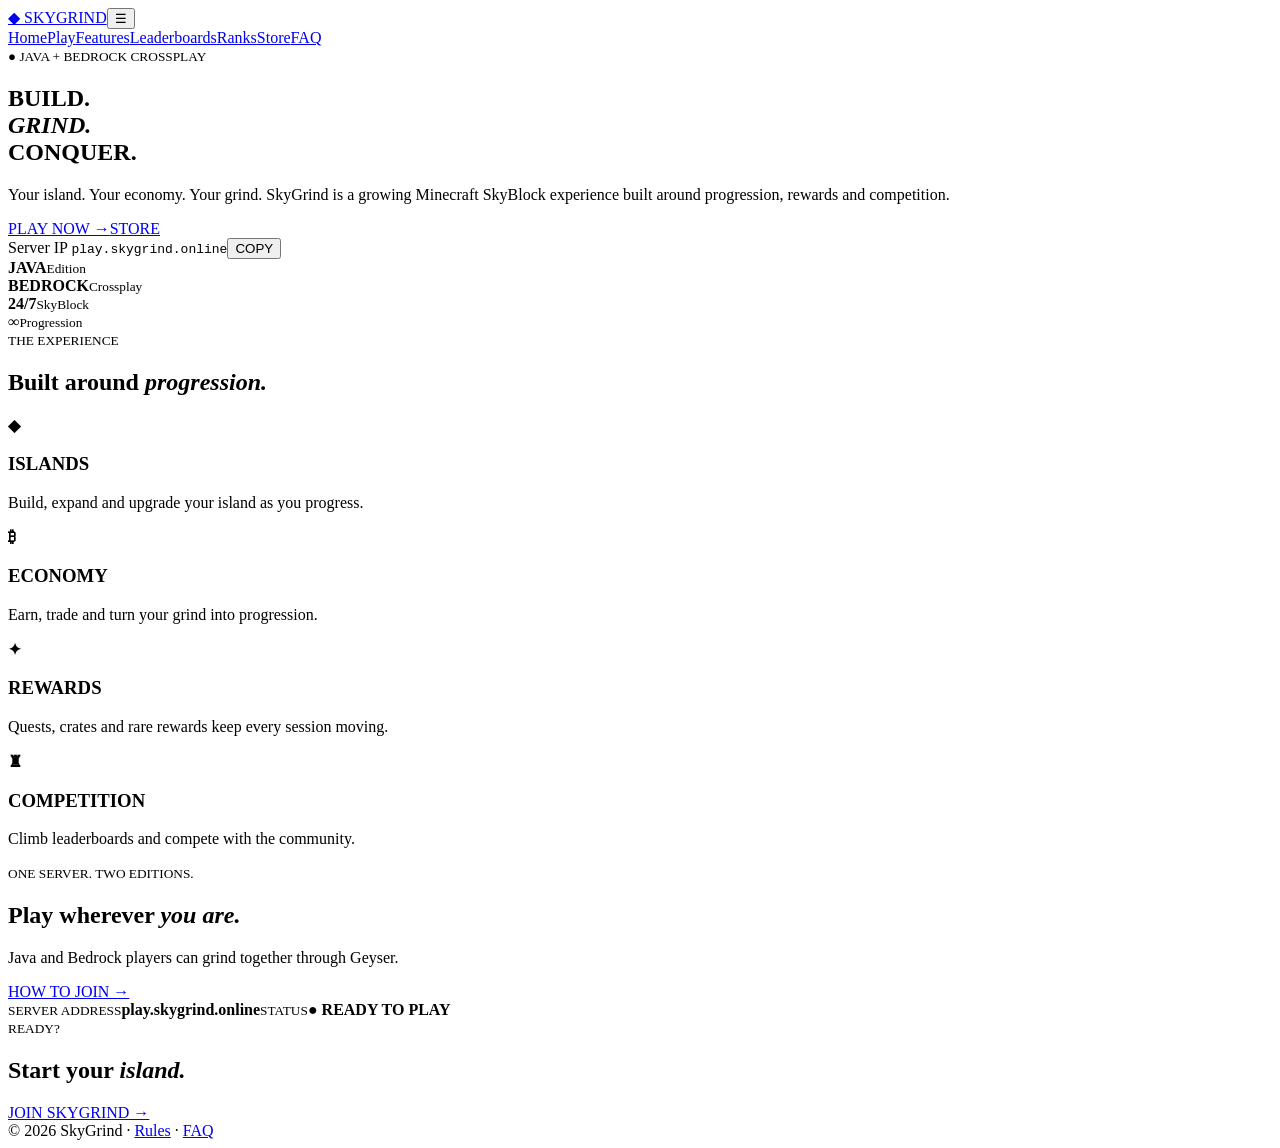
==== index.html @ 0f8ea90d "Create SkyGrind website homepage" ====
<!doctype html><html lang="en"><head><meta charset="utf-8"><meta name="viewport" content="width=device-width,initial-scale=1"><meta name="theme-color" content="#07110d"><meta name="description" content="SkyGrind — Minecraft SkyBlock for Java and Bedrock. Build. Grind. Conquer."><title>SkyGrind — Build. Grind. Conquer.</title><link rel="stylesheet" href="css/style.css"></head><body><div class="bg"></div><header><a class="logo" href="index.html">◆ SKY<span>GRIND</span></a><button class="menu">☰</button><nav><a class="active" href="index.html">Home</a><a href="play.html">Play</a><a href="features.html">Features</a><a href="leaderboards.html">Leaderboards</a><a href="ranks.html">Ranks</a><a href="store.html">Store</a><a href="faq.html">FAQ</a></nav></header><main><section class="hero"><small>● JAVA + BEDROCK CROSSPLAY</small><h1>BUILD.<br><i>GRIND.</i><br>CONQUER.</h1><p>Your island. Your economy. Your grind. SkyGrind is a growing Minecraft SkyBlock experience built around progression, rewards and competition.</p><div class="actions"><a class="btn primary" href="play.html">PLAY NOW →</a><a class="btn" href="store.html">STORE</a></div><div class="ip">Server IP <code>play.skygrind.online</code><button data-copy="play.skygrind.online">COPY</button></div></section><section class="stats"><div><b>JAVA</b><small>Edition</small></div><div><b>BEDROCK</b><small>Crossplay</small></div><div><b>24/7</b><small>SkyBlock</small></div><div><b>∞</b><small>Progression</small></div></section><section class="section"><small>THE EXPERIENCE</small><h2>Built around <i>progression.</i></h2><div class="cards"><article><strong>◆</strong><h3>ISLANDS</h3><p>Build, expand and upgrade your island as you progress.</p></article><article><strong>₿</strong><h3>ECONOMY</h3><p>Earn, trade and turn your grind into progression.</p></article><article><strong>✦</strong><h3>REWARDS</h3><p>Quests, crates and rare rewards keep every session moving.</p></article><article><strong>♜</strong><h3>COMPETITION</h3><p>Climb leaderboards and compete with the community.</p></article></div></section><section class="split"><div><small>ONE SERVER. TWO EDITIONS.</small><h2>Play wherever <i>you are.</i></h2><p>Java and Bedrock players can grind together through Geyser.</p><a class="btn" href="play.html">HOW TO JOIN →</a></div><div class="terminal"><small>SERVER ADDRESS</small><b>play.skygrind.online</b><small>STATUS</small><b class="green">● READY TO PLAY</b></div></section><section class="cta"><small>READY?</small><h2>Start your <i>island.</i></h2><a class="btn primary" href="play.html">JOIN SKYGRIND →</a></section></main><footer>© 2026 SkyGrind · <a href="rules.html">Rules</a> · <a href="faq.html">FAQ</a></footer><script src="js/config.js"></script><script src="js/main.js"></script></body></html>
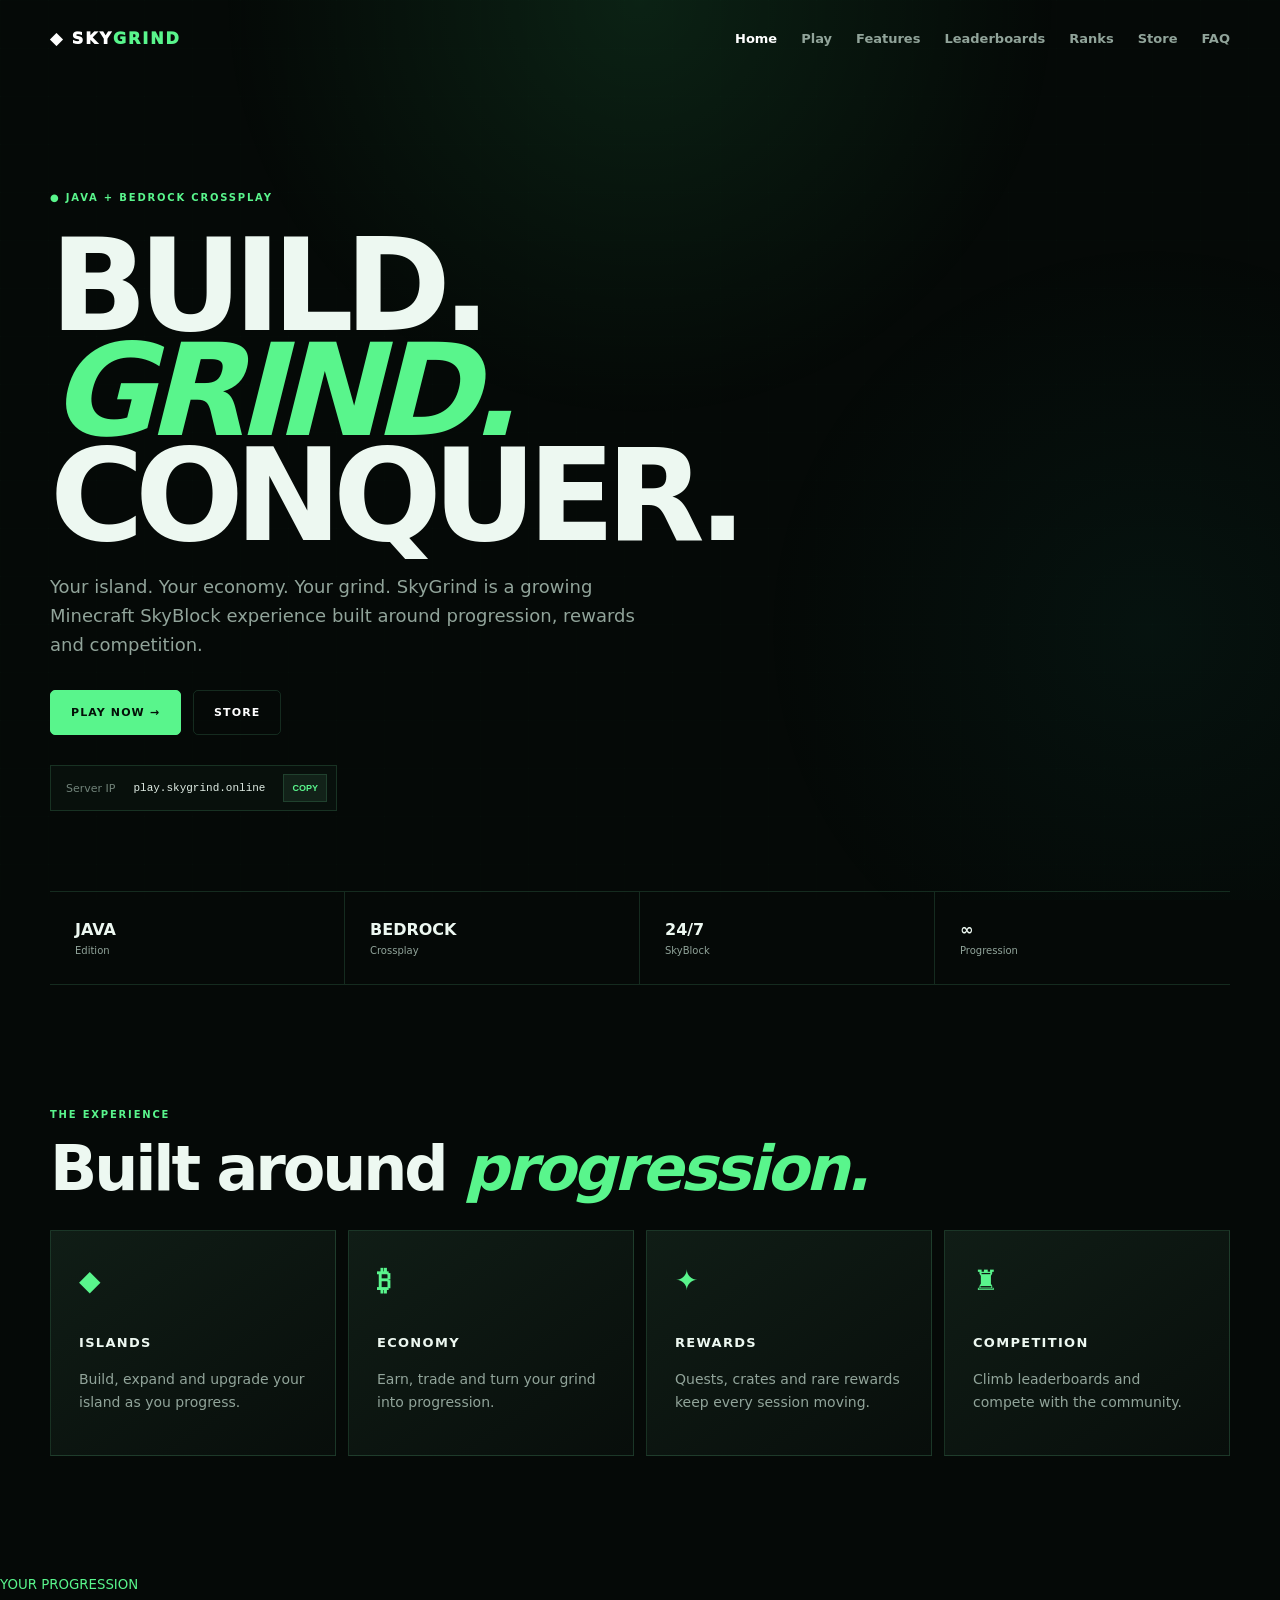
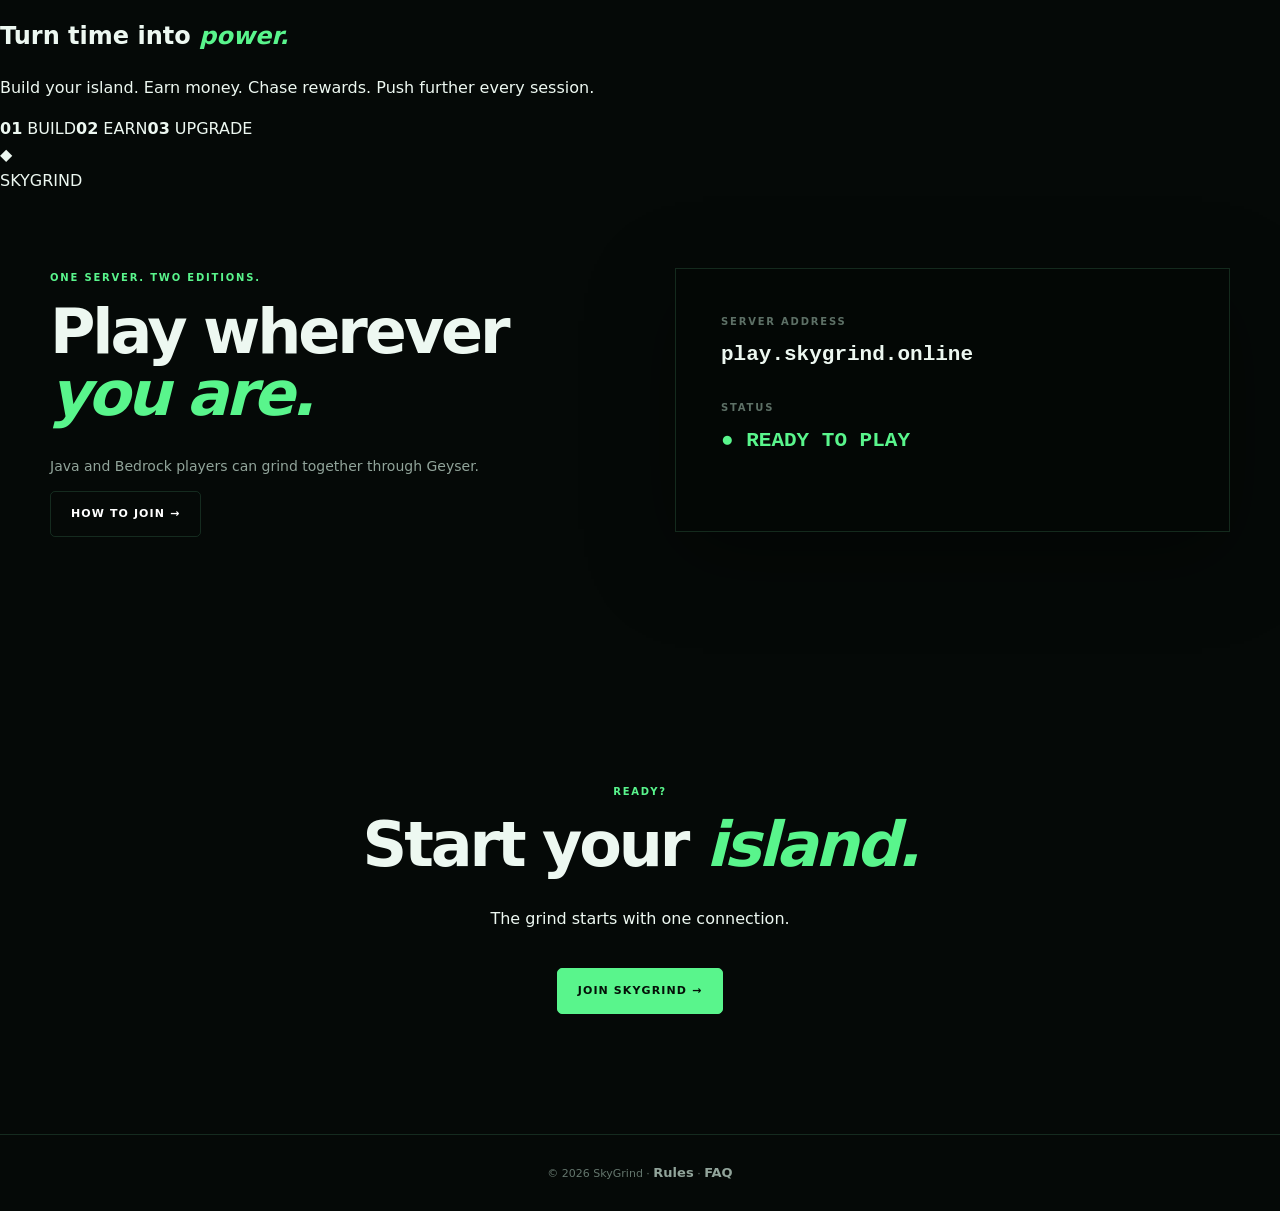
==== commit e47bd406: "Upgrade SkyGrind homepage sections" ====
--- a/index.html
+++ b/index.html
@@ -1 +1 @@
-<!doctype html><html lang="en"><head><meta charset="utf-8"><meta name="viewport" content="width=device-width,initial-scale=1"><meta name="theme-color" content="#07110d"><meta name="description" content="SkyGrind — Minecraft SkyBlock for Java and Bedrock. Build. Grind. Conquer."><title>SkyGrind — Build. Grind. Conquer.</title><link rel="stylesheet" href="css/style.css"></head><body><div class="bg"></div><header><a class="logo" href="index.html">◆ SKY<span>GRIND</span></a><button class="menu">☰</button><nav><a class="active" href="index.html">Home</a><a href="play.html">Play</a><a href="features.html">Features</a><a href="leaderboards.html">Leaderboards</a><a href="ranks.html">Ranks</a><a href="store.html">Store</a><a href="faq.html">FAQ</a></nav></header><main><section class="hero"><small>● JAVA + BEDROCK CROSSPLAY</small><h1>BUILD.<br><i>GRIND.</i><br>CONQUER.</h1><p>Your island. Your economy. Your grind. SkyGrind is a growing Minecraft SkyBlock experience built around progression, rewards and competition.</p><div class="actions"><a class="btn primary" href="play.html">PLAY NOW →</a><a class="btn" href="store.html">STORE</a></div><div class="ip">Server IP <code>play.skygrind.online</code><button data-copy="play.skygrind.online">COPY</button></div></section><section class="stats"><div><b>JAVA</b><small>Edition</small></div><div><b>BEDROCK</b><small>Crossplay</small></div><div><b>24/7</b><small>SkyBlock</small></div><div><b>∞</b><small>Progression</small></div></section><section class="section"><small>THE EXPERIENCE</small><h2>Built around <i>progression.</i></h2><div class="cards"><article><strong>◆</strong><h3>ISLANDS</h3><p>Build, expand and upgrade your island as you progress.</p></article><article><strong>₿</strong><h3>ECONOMY</h3><p>Earn, trade and turn your grind into progression.</p></article><article><strong>✦</strong><h3>REWARDS</h3><p>Quests, crates and rare rewards keep every session moving.</p></article><article><strong>♜</strong><h3>COMPETITION</h3><p>Climb leaderboards and compete with the community.</p></article></div></section><section class="split"><div><small>ONE SERVER. TWO EDITIONS.</small><h2>Play wherever <i>you are.</i></h2><p>Java and Bedrock players can grind together through Geyser.</p><a class="btn" href="play.html">HOW TO JOIN →</a></div><div class="terminal"><small>SERVER ADDRESS</small><b>play.skygrind.online</b><small>STATUS</small><b class="green">● READY TO PLAY</b></div></section><section class="cta"><small>READY?</small><h2>Start your <i>island.</i></h2><a class="btn primary" href="play.html">JOIN SKYGRIND →</a></section></main><footer>© 2026 SkyGrind · <a href="rules.html">Rules</a> · <a href="faq.html">FAQ</a></footer><script src="js/config.js"></script><script src="js/main.js"></script></body></html>+<!doctype html><html lang="en"><head><meta charset="utf-8"><meta name="viewport" content="width=device-width,initial-scale=1"><meta name="theme-color" content="#07110d"><meta name="description" content="SkyGrind — Minecraft SkyBlock for Java and Bedrock. Build. Grind. Conquer."><title>SkyGrind — Build. Grind. Conquer.</title><link rel="stylesheet" href="css/style.css"></head><body><div class="bg"></div><header><a class="logo" href="index.html">◆ SKY<span>GRIND</span></a><button class="menu">☰</button><nav><a class="active" href="index.html">Home</a><a href="play.html">Play</a><a href="features.html">Features</a><a href="leaderboards.html">Leaderboards</a><a href="ranks.html">Ranks</a><a href="store.html">Store</a><a href="faq.html">FAQ</a></nav></header><main><section class="hero"><small>● JAVA + BEDROCK CROSSPLAY</small><h1>BUILD.<br><i>GRIND.</i><br>CONQUER.</h1><p>Your island. Your economy. Your grind. SkyGrind is a growing Minecraft SkyBlock experience built around progression, rewards and competition.</p><div class="actions"><a class="btn primary" href="play.html">PLAY NOW →</a><a class="btn" href="store.html">STORE</a></div><div class="ip">Server IP <code>play.skygrind.online</code><button data-copy="play.skygrind.online">COPY</button></div></section><section class="stats"><div><b>JAVA</b><small>Edition</small></div><div><b>BEDROCK</b><small>Crossplay</small></div><div><b>24/7</b><small>SkyBlock</small></div><div><b>∞</b><small>Progression</small></div></section><section class="section"><small>THE EXPERIENCE</small><h2>Built around <i>progression.</i></h2><div class="cards"><article><strong>◆</strong><h3>ISLANDS</h3><p>Build, expand and upgrade your island as you progress.</p></article><article><strong>₿</strong><h3>ECONOMY</h3><p>Earn, trade and turn your grind into progression.</p></article><article><strong>✦</strong><h3>REWARDS</h3><p>Quests, crates and rare rewards keep every session moving.</p></article><article><strong>♜</strong><h3>COMPETITION</h3><p>Climb leaderboards and compete with the community.</p></article></div></section><section class="spotlight"><div><small>YOUR PROGRESSION</small><h2>Turn time into <i>power.</i></h2><p>Build your island. Earn money. Chase rewards. Push further every session.</p><div class="mini-stats"><span><b>01</b> BUILD</span><span><b>02</b> EARN</span><span><b>03</b> UPGRADE</span></div></div><div class="cube"><div>◆</div><span>SKYGRIND</span></div></section><section class="split"><div><small>ONE SERVER. TWO EDITIONS.</small><h2>Play wherever <i>you are.</i></h2><p>Java and Bedrock players can grind together through Geyser.</p><a class="btn" href="play.html">HOW TO JOIN →</a></div><div class="terminal"><small>SERVER ADDRESS</small><b>play.skygrind.online</b><small>STATUS</small><b class="green">● READY TO PLAY</b></div></section><section class="cta"><small>READY?</small><h2>Start your <i>island.</i></h2><p>The grind starts with one connection.</p><a class="btn primary" href="play.html">JOIN SKYGRIND →</a></section></main><footer>© 2026 SkyGrind · <a href="rules.html">Rules</a> · <a href="faq.html">FAQ</a></footer><script src="js/config.js"></script><script src="js/main.js"></script></body></html>
--- a/css/style.css
+++ b/css/style.css
@@ -0,0 +1 @@
+:root{--bg:#050907;--panel:#0b1510;--line:rgba(120,255,175,.14);--text:#edf8f1;--muted:#91a49a;--green:#59f58c;--max:1180px}*{box-sizing:border-box}html{scroll-behavior:smooth}body{margin:0;background:var(--bg);color:var(--text);font-family:Inter,system-ui,-apple-system,Segoe UI,sans-serif;line-height:1.6}body:before{content:"";position:fixed;inset:0;pointer-events:none;background:radial-gradient(circle at 50% 0,rgba(70,255,140,.1),transparent 38%),radial-gradient(circle at 90% 70%,rgba(40,210,180,.05),transparent 30%);z-index:-2}.bg{position:fixed;inset:0;z-index:-1;opacity:.3;background-image:linear-gradient(rgba(120,255,180,.035) 1px,transparent 1px),linear-gradient(90deg,rgba(120,255,180,.035) 1px,transparent 1px);background-size:48px 48px}header{height:78px;width:min(var(--max),calc(100% - 40px));margin:auto;display:flex;align-items:center;justify-content:space-between}.logo{color:#fff;text-decoration:none;font-weight:950;letter-spacing:.12em}.logo span,i,small,.green{color:var(--green)}nav{display:flex;gap:24px}nav a,footer a{color:#91a49a;text-decoration:none;font-size:13px;font-weight:700}nav a:hover,nav a.active,footer a:hover{color:#fff}.menu{display:none;background:none;border:0;color:#fff;font-size:24px}.hero,.section,.split,.cta{width:min(var(--max),calc(100% - 40px));margin:auto}.hero{padding:105px 0 80px;min-height:650px}.hero>small,.section>small,.split small,.cta small{font-size:10px;font-weight:900;letter-spacing:.18em}.hero h1{font-size:clamp(62px,10vw,130px);line-height:.82;letter-spacing:-.07em;margin:25px 0}.hero p{max-width:620px;color:var(--muted);font-size:18px}.actions{display:flex;gap:12px;margin:30px 0}.btn{display:inline-block;padding:13px 20px;border:1px solid var(--line);border-radius:5px;color:#fff;text-decoration:none;font-size:11px;font-weight:900;letter-spacing:.1em}.btn:hover{border-color:rgba(89,245,140,.4);transform:translateY(-2px)}.primary{background:var(--green);color:#041008;border-color:var(--green)}.ip{display:flex;align-items:center;gap:18px;width:max-content;max-width:100%;padding:8px 9px 8px 15px;border:1px solid var(--line);background:#08100c;color:#71837a;font-size:11px}.ip code{color:#e1eee6}.ip button{background:#122219;color:var(--green);border:1px solid var(--line);padding:8px;font-size:9px;font-weight:900}.stats{width:min(var(--max),calc(100% - 40px));margin:auto;display:grid;grid-template-columns:repeat(4,1fr);border-block:1px solid var(--line)}.stats div{padding:25px;border-right:1px solid var(--line)}.stats div:last-child{border:0}.stats b,.stats small{display:block}.stats small{color:var(--muted);font-size:10px}.section{padding:115px 0}.section h2,.split h2,.cta h2{font-size:clamp(36px,5vw,62px);line-height:1;letter-spacing:-.05em;margin:12px 0 30px}.cards{display:grid;grid-template-columns:repeat(4,1fr);gap:12px}.cards article{padding:28px;min-height:210px;border:1px solid var(--line);background:linear-gradient(145deg,#101d16,#080e0b);transition:.2s}.cards article:hover{transform:translateY(-4px);border-color:rgba(89,245,140,.35)}.cards strong{font-size:28px;color:var(--green)}.cards h3{font-size:13px;letter-spacing:.1em;margin-top:30px}.cards p,.split p{color:var(--muted);font-size:14px}.split{display:grid;grid-template-columns:1fr 1fr;gap:70px;align-items:center;padding:70px 0 120px}.terminal{padding:45px;border:1px solid var(--line);background:#030705;box-shadow:0 25px 80px #0006}.terminal small{display:block;margin-bottom:8px;color:#5d7066}.terminal b{display:block;font-family:monospace;font-size:21px;margin-bottom:28px}.cta{text-align:center;padding:120px 0}.cta .btn{margin-top:20px}footer{border-top:1px solid var(--line);padding:28px;text-align:center;color:#64766d;font-size:11px}@media(max-width:850px){nav{display:none;position:absolute;top:70px;left:20px;right:20px;background:#08100c;border:1px solid var(--line);padding:10px;flex-direction:column;z-index:20}nav.open{display:flex}.menu{display:block}.hero{padding-top:75px}.hero h1{font-size:18vw}.stats{grid-template-columns:repeat(2,1fr)}.stats div:nth-child(2){border-right:0}.cards,.split{grid-template-columns:1fr}.split{gap:30px}.ip{width:100%;justify-content:space-between}.actions{flex-wrap:wrap}}
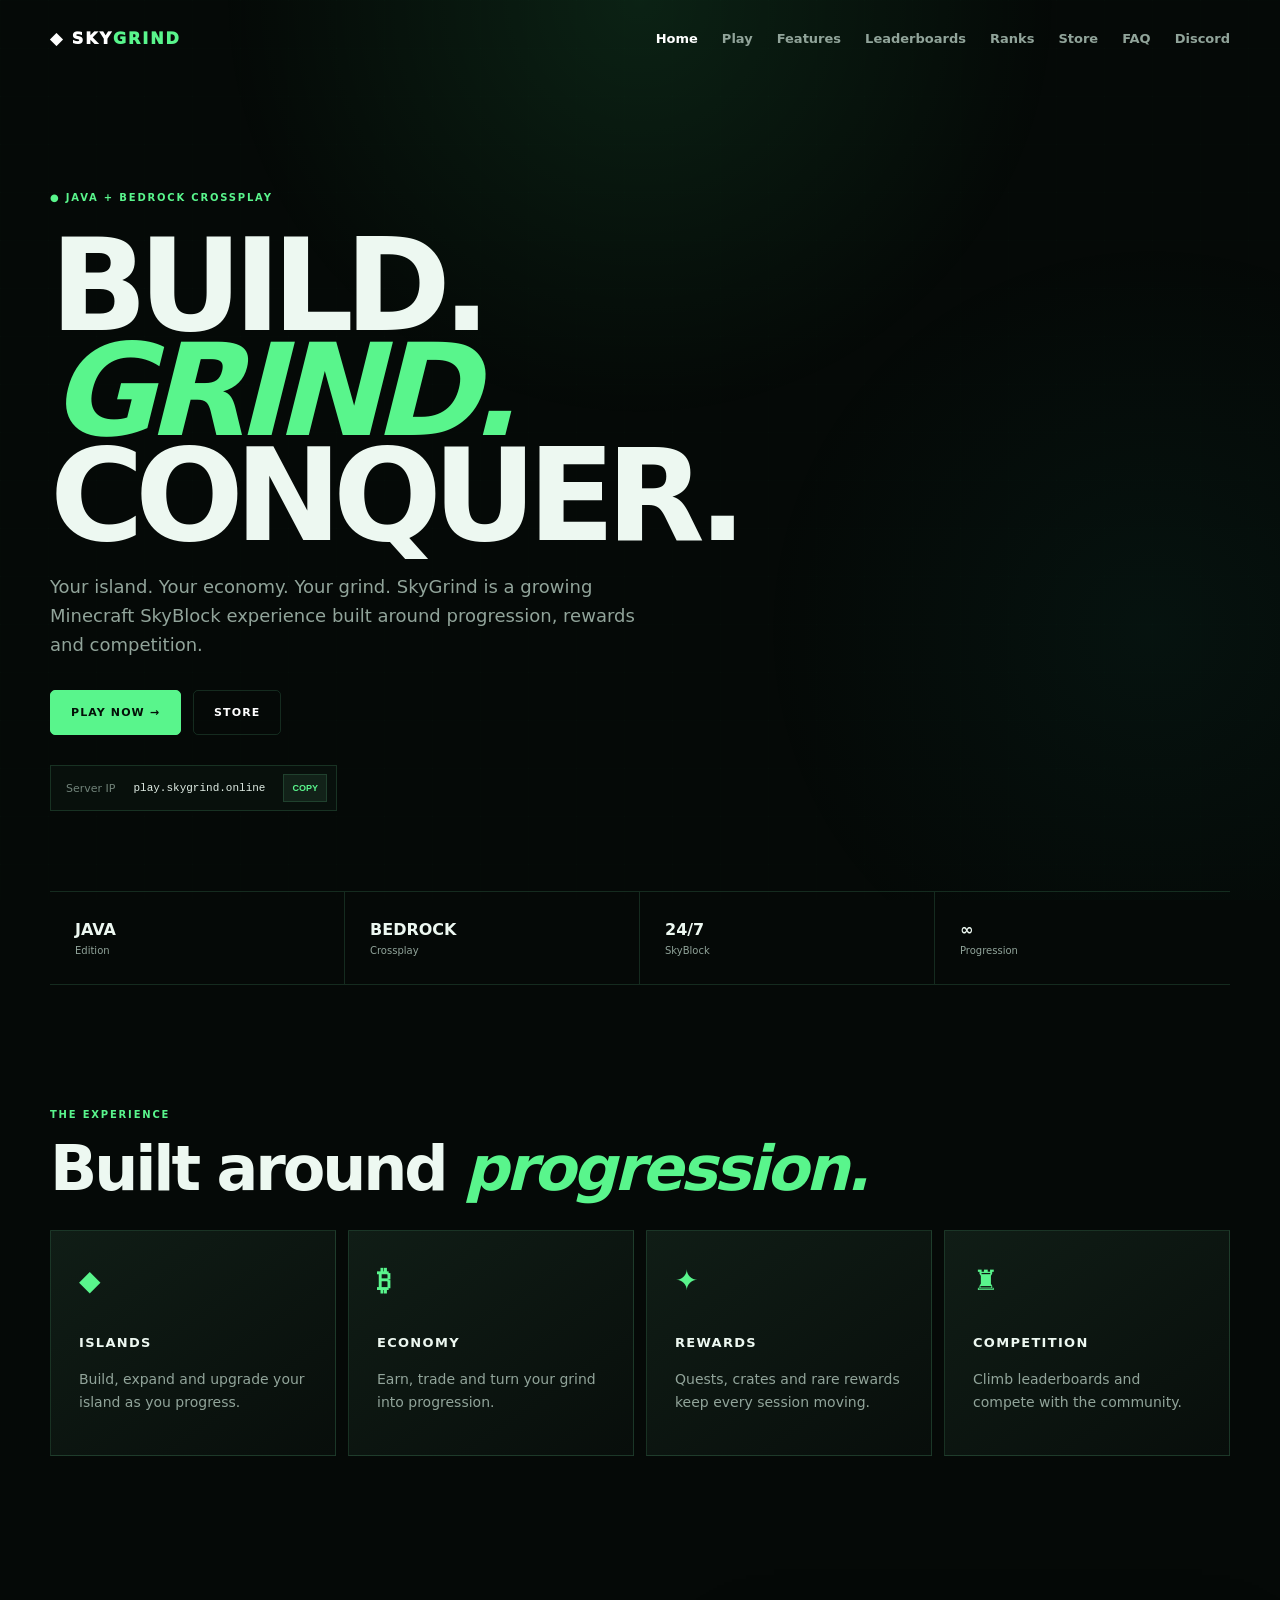
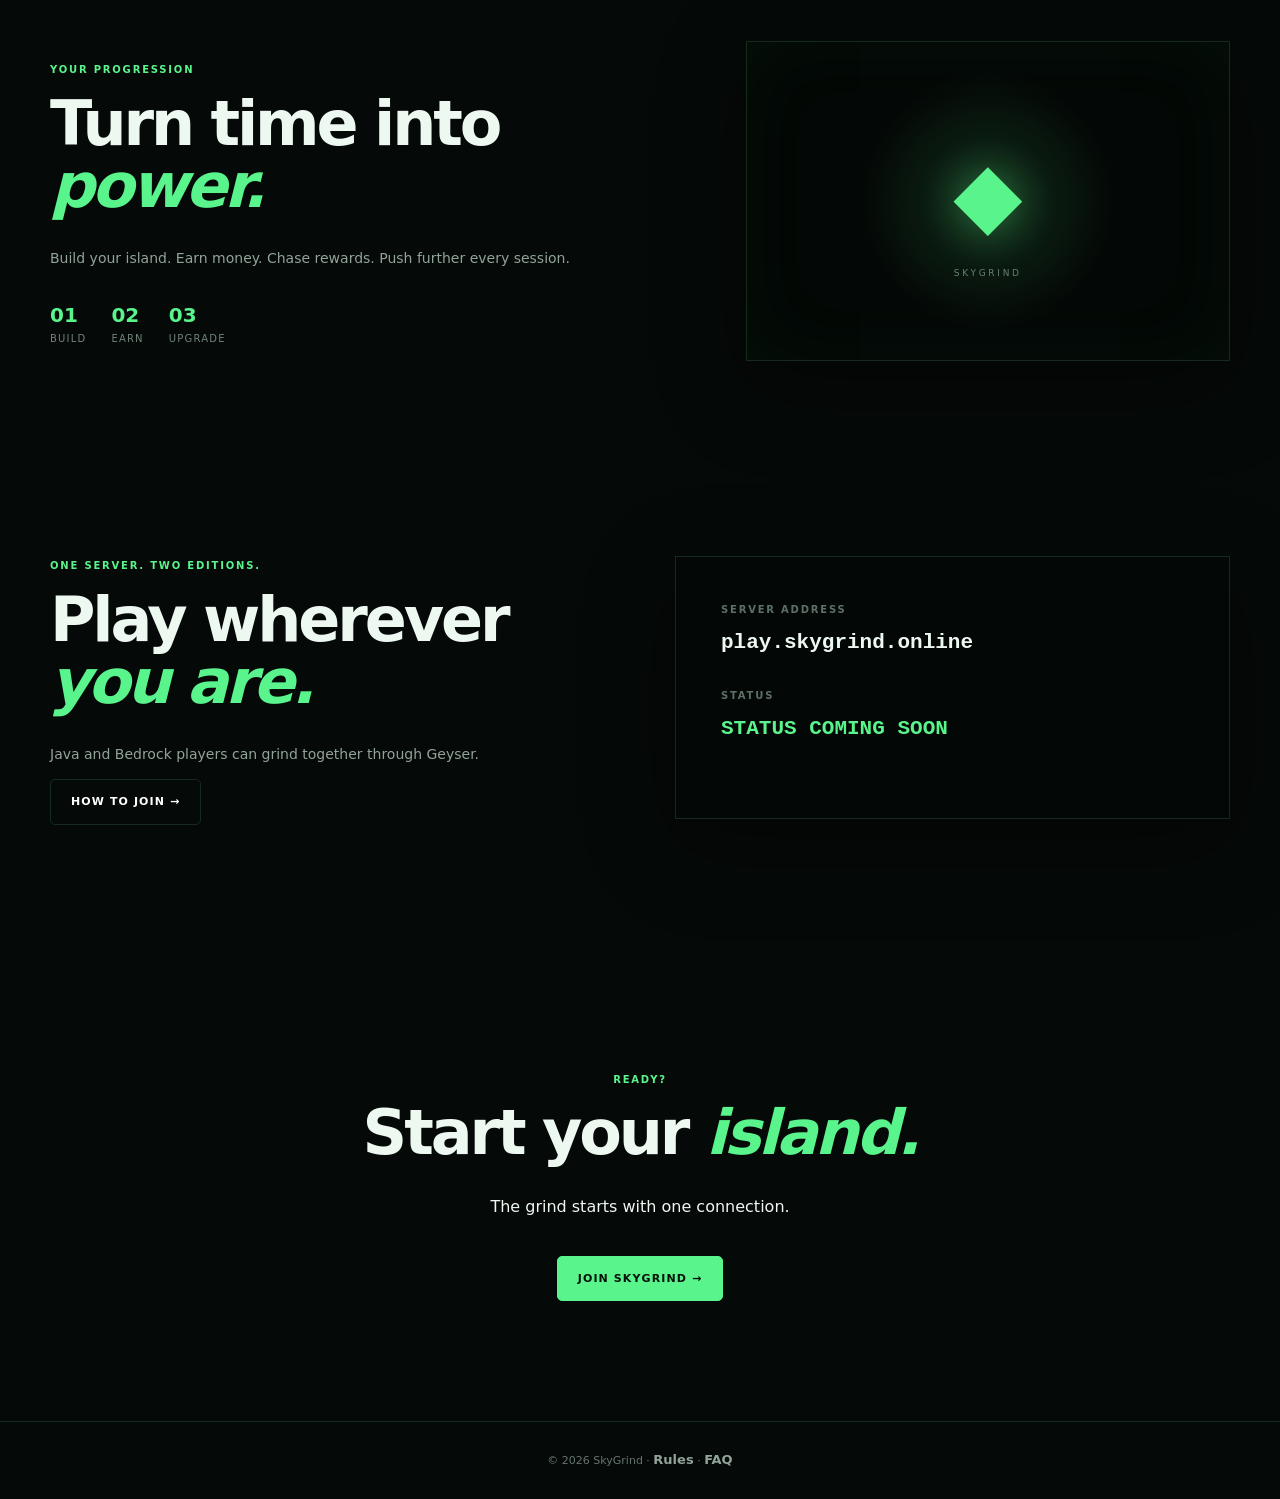
==== commit d6b3cccd: "Improve server config and navigation" ====
--- a/index.html
+++ b/index.html
@@ -1 +1 @@
-<!doctype html><html lang="en"><head><meta charset="utf-8"><meta name="viewport" content="width=device-width,initial-scale=1"><meta name="theme-color" content="#07110d"><meta name="description" content="SkyGrind — Minecraft SkyBlock for Java and Bedrock. Build. Grind. Conquer."><title>SkyGrind — Build. Grind. Conquer.</title><link rel="stylesheet" href="css/style.css"></head><body><div class="bg"></div><header><a class="logo" href="index.html">◆ SKY<span>GRIND</span></a><button class="menu">☰</button><nav><a class="active" href="index.html">Home</a><a href="play.html">Play</a><a href="features.html">Features</a><a href="leaderboards.html">Leaderboards</a><a href="ranks.html">Ranks</a><a href="store.html">Store</a><a href="faq.html">FAQ</a></nav></header><main><section class="hero"><small>● JAVA + BEDROCK CROSSPLAY</small><h1>BUILD.<br><i>GRIND.</i><br>CONQUER.</h1><p>Your island. Your economy. Your grind. SkyGrind is a growing Minecraft SkyBlock experience built around progression, rewards and competition.</p><div class="actions"><a class="btn primary" href="play.html">PLAY NOW →</a><a class="btn" href="store.html">STORE</a></div><div class="ip">Server IP <code>play.skygrind.online</code><button data-copy="play.skygrind.online">COPY</button></div></section><section class="stats"><div><b>JAVA</b><small>Edition</small></div><div><b>BEDROCK</b><small>Crossplay</small></div><div><b>24/7</b><small>SkyBlock</small></div><div><b>∞</b><small>Progression</small></div></section><section class="section"><small>THE EXPERIENCE</small><h2>Built around <i>progression.</i></h2><div class="cards"><article><strong>◆</strong><h3>ISLANDS</h3><p>Build, expand and upgrade your island as you progress.</p></article><article><strong>₿</strong><h3>ECONOMY</h3><p>Earn, trade and turn your grind into progression.</p></article><article><strong>✦</strong><h3>REWARDS</h3><p>Quests, crates and rare rewards keep every session moving.</p></article><article><strong>♜</strong><h3>COMPETITION</h3><p>Climb leaderboards and compete with the community.</p></article></div></section><section class="spotlight"><div><small>YOUR PROGRESSION</small><h2>Turn time into <i>power.</i></h2><p>Build your island. Earn money. Chase rewards. Push further every session.</p><div class="mini-stats"><span><b>01</b> BUILD</span><span><b>02</b> EARN</span><span><b>03</b> UPGRADE</span></div></div><div class="cube"><div>◆</div><span>SKYGRIND</span></div></section><section class="split"><div><small>ONE SERVER. TWO EDITIONS.</small><h2>Play wherever <i>you are.</i></h2><p>Java and Bedrock players can grind together through Geyser.</p><a class="btn" href="play.html">HOW TO JOIN →</a></div><div class="terminal"><small>SERVER ADDRESS</small><b>play.skygrind.online</b><small>STATUS</small><b class="green">● READY TO PLAY</b></div></section><section class="cta"><small>READY?</small><h2>Start your <i>island.</i></h2><p>The grind starts with one connection.</p><a class="btn primary" href="play.html">JOIN SKYGRIND →</a></section></main><footer>© 2026 SkyGrind · <a href="rules.html">Rules</a> · <a href="faq.html">FAQ</a></footer><script src="js/config.js"></script><script src="js/main.js"></script></body></html>+<!doctype html><html lang="en"><head><meta charset="utf-8"><meta name="viewport" content="width=device-width,initial-scale=1"><meta name="theme-color" content="#07110d"><meta name="description" content="SkyGrind — Minecraft SkyBlock for Java and Bedrock. Build. Grind. Conquer."><title>SkyGrind — Build. Grind. Conquer.</title><link rel="stylesheet" href="css/style.css"></head><body><div class="bg"></div><header><a class="logo" href="index.html">◆ SKY<span>GRIND</span></a><button class="menu" aria-label="Open menu" aria-expanded="false">☰</button><nav><a class="active" href="index.html">Home</a><a href="play.html">Play</a><a href="features.html">Features</a><a href="leaderboards.html">Leaderboards</a><a href="ranks.html">Ranks</a><a href="store.html">Store</a><a href="faq.html">FAQ</a><a href="discord.html">Discord</a></nav></header><main><section class="hero"><small>● JAVA + BEDROCK CROSSPLAY</small><h1>BUILD.<br><i>GRIND.</i><br>CONQUER.</h1><p>Your island. Your economy. Your grind. SkyGrind is a growing Minecraft SkyBlock experience built around progression, rewards and competition.</p><div class="actions"><a class="btn primary" href="play.html">PLAY NOW →</a><a class="btn" href="store.html">STORE</a></div><div class="ip">Server IP <code><span data-server-ip>play.skygrind.online</span></code><button data-copy-server data-copy="play.skygrind.online">COPY</button></div></section><section class="stats"><div><b>JAVA</b><small>Edition</small></div><div><b>BEDROCK</b><small>Crossplay</small></div><div><b>24/7</b><small>SkyBlock</small></div><div><b>∞</b><small>Progression</small></div></section><section class="section"><small>THE EXPERIENCE</small><h2>Built around <i>progression.</i></h2><div class="cards"><article><strong>◆</strong><h3>ISLANDS</h3><p>Build, expand and upgrade your island as you progress.</p></article><article><strong>₿</strong><h3>ECONOMY</h3><p>Earn, trade and turn your grind into progression.</p></article><article><strong>✦</strong><h3>REWARDS</h3><p>Quests, crates and rare rewards keep every session moving.</p></article><article><strong>♜</strong><h3>COMPETITION</h3><p>Climb leaderboards and compete with the community.</p></article></div></section><section class="spotlight"><div><small>YOUR PROGRESSION</small><h2>Turn time into <i>power.</i></h2><p>Build your island. Earn money. Chase rewards. Push further every session.</p><div class="mini-stats"><span><b>01</b> BUILD</span><span><b>02</b> EARN</span><span><b>03</b> UPGRADE</span></div></div><div class="cube"><div>◆</div><span>SKYGRIND</span></div></section><section class="split"><div><small>ONE SERVER. TWO EDITIONS.</small><h2>Play wherever <i>you are.</i></h2><p>Java and Bedrock players can grind together through Geyser.</p><a class="btn" href="play.html">HOW TO JOIN →</a></div><div class="terminal"><small>SERVER ADDRESS</small><b><span data-server-ip>play.skygrind.online</span></b><small>STATUS</small><b class="green" data-server-status>STATUS COMING SOON</b></div></section><section class="cta"><small>READY?</small><h2>Start your <i>island.</i></h2><p>The grind starts with one connection.</p><a class="btn primary" href="play.html">JOIN SKYGRIND →</a></section></main><footer>© 2026 SkyGrind · <a href="rules.html">Rules</a> · <a href="faq.html">FAQ</a></footer><script src="js/config.js"></script><script src="js/main.js"></script></body></html>
--- a/css/style.css
+++ b/css/style.css
@@ -1 +1 @@
-:root{--bg:#050907;--panel:#0b1510;--line:rgba(120,255,175,.14);--text:#edf8f1;--muted:#91a49a;--green:#59f58c;--max:1180px}*{box-sizing:border-box}html{scroll-behavior:smooth}body{margin:0;background:var(--bg);color:var(--text);font-family:Inter,system-ui,-apple-system,Segoe UI,sans-serif;line-height:1.6}body:before{content:"";position:fixed;inset:0;pointer-events:none;background:radial-gradient(circle at 50% 0,rgba(70,255,140,.1),transparent 38%),radial-gradient(circle at 90% 70%,rgba(40,210,180,.05),transparent 30%);z-index:-2}.bg{position:fixed;inset:0;z-index:-1;opacity:.3;background-image:linear-gradient(rgba(120,255,180,.035) 1px,transparent 1px),linear-gradient(90deg,rgba(120,255,180,.035) 1px,transparent 1px);background-size:48px 48px}header{height:78px;width:min(var(--max),calc(100% - 40px));margin:auto;display:flex;align-items:center;justify-content:space-between}.logo{color:#fff;text-decoration:none;font-weight:950;letter-spacing:.12em}.logo span,i,small,.green{color:var(--green)}nav{display:flex;gap:24px}nav a,footer a{color:#91a49a;text-decoration:none;font-size:13px;font-weight:700}nav a:hover,nav a.active,footer a:hover{color:#fff}.menu{display:none;background:none;border:0;color:#fff;font-size:24px}.hero,.section,.split,.cta{width:min(var(--max),calc(100% - 40px));margin:auto}.hero{padding:105px 0 80px;min-height:650px}.hero>small,.section>small,.split small,.cta small{font-size:10px;font-weight:900;letter-spacing:.18em}.hero h1{font-size:clamp(62px,10vw,130px);line-height:.82;letter-spacing:-.07em;margin:25px 0}.hero p{max-width:620px;color:var(--muted);font-size:18px}.actions{display:flex;gap:12px;margin:30px 0}.btn{display:inline-block;padding:13px 20px;border:1px solid var(--line);border-radius:5px;color:#fff;text-decoration:none;font-size:11px;font-weight:900;letter-spacing:.1em}.btn:hover{border-color:rgba(89,245,140,.4);transform:translateY(-2px)}.primary{background:var(--green);color:#041008;border-color:var(--green)}.ip{display:flex;align-items:center;gap:18px;width:max-content;max-width:100%;padding:8px 9px 8px 15px;border:1px solid var(--line);background:#08100c;color:#71837a;font-size:11px}.ip code{color:#e1eee6}.ip button{background:#122219;color:var(--green);border:1px solid var(--line);padding:8px;font-size:9px;font-weight:900}.stats{width:min(var(--max),calc(100% - 40px));margin:auto;display:grid;grid-template-columns:repeat(4,1fr);border-block:1px solid var(--line)}.stats div{padding:25px;border-right:1px solid var(--line)}.stats div:last-child{border:0}.stats b,.stats small{display:block}.stats small{color:var(--muted);font-size:10px}.section{padding:115px 0}.section h2,.split h2,.cta h2{font-size:clamp(36px,5vw,62px);line-height:1;letter-spacing:-.05em;margin:12px 0 30px}.cards{display:grid;grid-template-columns:repeat(4,1fr);gap:12px}.cards article{padding:28px;min-height:210px;border:1px solid var(--line);background:linear-gradient(145deg,#101d16,#080e0b);transition:.2s}.cards article:hover{transform:translateY(-4px);border-color:rgba(89,245,140,.35)}.cards strong{font-size:28px;color:var(--green)}.cards h3{font-size:13px;letter-spacing:.1em;margin-top:30px}.cards p,.split p{color:var(--muted);font-size:14px}.split{display:grid;grid-template-columns:1fr 1fr;gap:70px;align-items:center;padding:70px 0 120px}.terminal{padding:45px;border:1px solid var(--line);background:#030705;box-shadow:0 25px 80px #0006}.terminal small{display:block;margin-bottom:8px;color:#5d7066}.terminal b{display:block;font-family:monospace;font-size:21px;margin-bottom:28px}.cta{text-align:center;padding:120px 0}.cta .btn{margin-top:20px}footer{border-top:1px solid var(--line);padding:28px;text-align:center;color:#64766d;font-size:11px}@media(max-width:850px){nav{display:none;position:absolute;top:70px;left:20px;right:20px;background:#08100c;border:1px solid var(--line);padding:10px;flex-direction:column;z-index:20}nav.open{display:flex}.menu{display:block}.hero{padding-top:75px}.hero h1{font-size:18vw}.stats{grid-template-columns:repeat(2,1fr)}.stats div:nth-child(2){border-right:0}.cards,.split{grid-template-columns:1fr}.split{gap:30px}.ip{width:100%;justify-content:space-between}.actions{flex-wrap:wrap}}+:root{--bg:#050907;--panel:#0b1510;--line:rgba(120,255,175,.14);--text:#edf8f1;--muted:#91a49a;--green:#59f58c;--max:1180px}*{box-sizing:border-box}html{scroll-behavior:smooth}body{margin:0;background:var(--bg);color:var(--text);font-family:Inter,system-ui,-apple-system,Segoe UI,sans-serif;line-height:1.6}body:before{content:"";position:fixed;inset:0;pointer-events:none;background:radial-gradient(circle at 50% 0,rgba(70,255,140,.1),transparent 38%),radial-gradient(circle at 90% 70%,rgba(40,210,180,.05),transparent 30%);z-index:-2}.bg{position:fixed;inset:0;z-index:-1;opacity:.3;background-image:linear-gradient(rgba(120,255,180,.035) 1px,transparent 1px),linear-gradient(90deg,rgba(120,255,180,.035) 1px,transparent 1px);background-size:48px 48px}header{height:78px;width:min(var(--max),calc(100% - 40px));margin:auto;display:flex;align-items:center;justify-content:space-between}.logo{color:#fff;text-decoration:none;font-weight:950;letter-spacing:.12em}.logo span,i,small,.green{color:var(--green)}nav{display:flex;gap:24px}nav a,footer a{color:#91a49a;text-decoration:none;font-size:13px;font-weight:700}nav a:hover,nav a.active,footer a:hover{color:#fff}.menu{display:none;background:none;border:0;color:#fff;font-size:24px}.hero,.section,.split,.cta,.spotlight,.shop-wrap,.store-note,.rank-grid{width:min(var(--max),calc(100% - 40px));margin:auto}.hero{padding:105px 0 80px;min-height:650px}.hero>small,.section>small,.split small,.cta small,.spotlight small,.shop-intro small,.store-note small{font-size:10px;font-weight:900;letter-spacing:.18em}.hero h1{font-size:clamp(62px,10vw,130px);line-height:.82;letter-spacing:-.07em;margin:25px 0}.hero p{max-width:620px;color:var(--muted);font-size:18px}.actions{display:flex;gap:12px;margin:30px 0}.btn{display:inline-block;padding:13px 20px;border:1px solid var(--line);border-radius:5px;color:#fff;text-decoration:none;font-size:11px;font-weight:900;letter-spacing:.1em;transition:.2s}.btn:hover{border-color:rgba(89,245,140,.4);transform:translateY(-2px)}.primary{background:var(--green);color:#041008;border-color:var(--green)}.ip{display:flex;align-items:center;gap:18px;width:max-content;max-width:100%;padding:8px 9px 8px 15px;border:1px solid var(--line);background:#08100c;color:#71837a;font-size:11px}.ip code{color:#e1eee6}.ip button{background:#122219;color:var(--green);border:1px solid var(--line);padding:8px;font-size:9px;font-weight:900;cursor:pointer}.stats{width:min(var(--max),calc(100% - 40px));margin:auto;display:grid;grid-template-columns:repeat(4,1fr);border-block:1px solid var(--line)}.stats div{padding:25px;border-right:1px solid var(--line)}.stats div:last-child{border:0}.stats b,.stats small{display:block}.stats small{color:var(--muted);font-size:10px}.section{padding:115px 0}.section h2,.split h2,.cta h2,.spotlight h2,.shop-intro h2,.store-note h2{font-size:clamp(36px,5vw,62px);line-height:1;letter-spacing:-.05em;margin:12px 0 30px}.cards{display:grid;grid-template-columns:repeat(4,1fr);gap:12px}.cards article{padding:28px;min-height:210px;border:1px solid var(--line);background:linear-gradient(145deg,#101d16,#080e0b);transition:.2s}.cards article:hover{transform:translateY(-4px);border-color:rgba(89,245,140,.35)}.cards strong{font-size:28px;color:var(--green)}.cards h3{font-size:13px;letter-spacing:.1em;margin-top:30px}.cards p,.split p,.spotlight p,.shop-intro p,.store-note p,.rank-info p{color:var(--muted);font-size:14px}.spotlight{display:grid;grid-template-columns:1.15fr .85fr;gap:40px;align-items:center;padding:70px 0 120px}.mini-stats{display:flex;gap:25px;margin-top:30px;color:#71837a;font-size:10px;letter-spacing:.12em}.mini-stats b{display:block;color:var(--green);font-size:20px;letter-spacing:0}.cube{height:320px;border:1px solid var(--line);background:radial-gradient(circle,rgba(89,245,140,.16),transparent 45%),#030705;display:flex;align-items:center;justify-content:center;flex-direction:column;box-shadow:inset 0 0 80px rgba(89,245,140,.04),0 25px 80px #0006}.cube div{font-size:90px;color:var(--green);text-shadow:0 0 45px rgba(89,245,140,.45);animation:float 3s ease-in-out infinite}.cube span{font-size:9px;letter-spacing:.3em;color:#698078}.split{display:grid;grid-template-columns:1fr 1fr;gap:70px;align-items:center;padding:70px 0 120px}.terminal{padding:45px;border:1px solid var(--line);background:#030705;box-shadow:0 25px 80px #0006}.terminal small{display:block;margin-bottom:8px;color:#5d7066}.terminal b{display:block;font-family:monospace;font-size:21px;margin-bottom:28px}.cta{text-align:center;padding:120px 0}.cta .btn{margin-top:20px}.shop-wrap{padding:30px 0 110px}.shop-intro{max-width:720px;margin-bottom:42px}.shop-grid{display:grid;grid-template-columns:repeat(2,1fr);gap:14px}.product{position:relative;padding:34px;min-height:310px;border:1px solid var(--line);background:linear-gradient(145deg,#101d16,#080e0b);display:flex;flex-direction:column;align-items:flex-start}.product:hover,.rank-card:hover{border-color:rgba(89,245,140,.35);transform:translateY(-3px)}.product.featured{box-shadow:inset 0 0 60px rgba(89,245,140,.035)}.product-tag{position:absolute;right:20px;top:20px;padding:5px 8px;border:1px solid var(--line);font-size:8px;font-weight:900;letter-spacing:.15em;color:var(--green)}.product-icon{font-size:38px;color:var(--green);margin-bottom:26px}.product small,.rank-card small{font-size:9px;font-weight:900;letter-spacing:.18em}.product h3{font-size:27px;letter-spacing:-.03em;margin:8px 0}.product p{max-width:480px;color:var(--muted);font-size:14px;margin:0 0 24px}.product>strong{margin-top:auto;color:#667a70;font-size:10px;letter-spacing:.15em}.product .btn{margin-top:18px}.store-note{display:flex;align-items:center;justify-content:space-between;gap:35px;padding:80px 0 120px;border-top:1px solid var(--line)}.store-note h2{margin-bottom:16px}.rank-grid{display:grid;grid-template-columns:repeat(3,1fr);gap:14px;padding:0 0 110px}.rank-card{position:relative;min-height:430px;padding:34px;border:1px solid var(--line);background:linear-gradient(145deg,#101d16,#080e0b);transition:.2s}.rank-card.featured{background:linear-gradient(145deg,#112219,#080e0b);box-shadow:inset 0 0 70px rgba(89,245,140,.045)}.rank-card>span{font-size:30px;color:var(--green);font-weight:900}.rank-card small{display:block;margin-top:32px}.rank-card h2{font-size:31px;letter-spacing:-.04em;margin:7px 0 15px}.rank-card p{color:var(--muted);font-size:14px;min-height:72px}.rank-price{font-size:28px;font-weight:900;color:var(--green);padding:20px 0;border-block:1px solid var(--line)}.rank-card ul{padding-left:17px;color:#91a49a;font-size:13px}.rank-card li{padding:5px 0}.rank-info{padding-top:20px}.rank-info h2{max-width:760px}.rank-hero{min-height:560px}.store-hero{min-height:590px}@keyframes float{50%{transform:translateY(-12px) rotate(8deg)}}footer{border-top:1px solid var(--line);padding:28px;text-align:center;color:#64766d;font-size:11px}@media(max-width:850px){nav{display:none;position:absolute;top:70px;left:20px;right:20px;background:#08100c;border:1px solid var(--line);padding:10px;flex-direction:column;z-index:20}nav.open{display:flex}.menu{display:block}.hero{padding-top:75px}.hero h1{font-size:18vw}.stats{grid-template-columns:repeat(2,1fr)}.stats div:nth-child(2){border-right:0}.cards,.split,.spotlight,.shop-grid,.rank-grid{grid-template-columns:1fr}.spotlight{gap:25px}.cube{height:240px}.split{gap:30px}.ip{width:100%;justify-content:space-between}.actions{flex-wrap:wrap}.store-note{flex-direction:column;align-items:flex-start}.product{min-height:280px}.rank-card{min-height:0}}@media(prefers-reduced-motion:reduce){*,*:before,*:after{scroll-behavior:auto!important}.cube div{animation:none}}
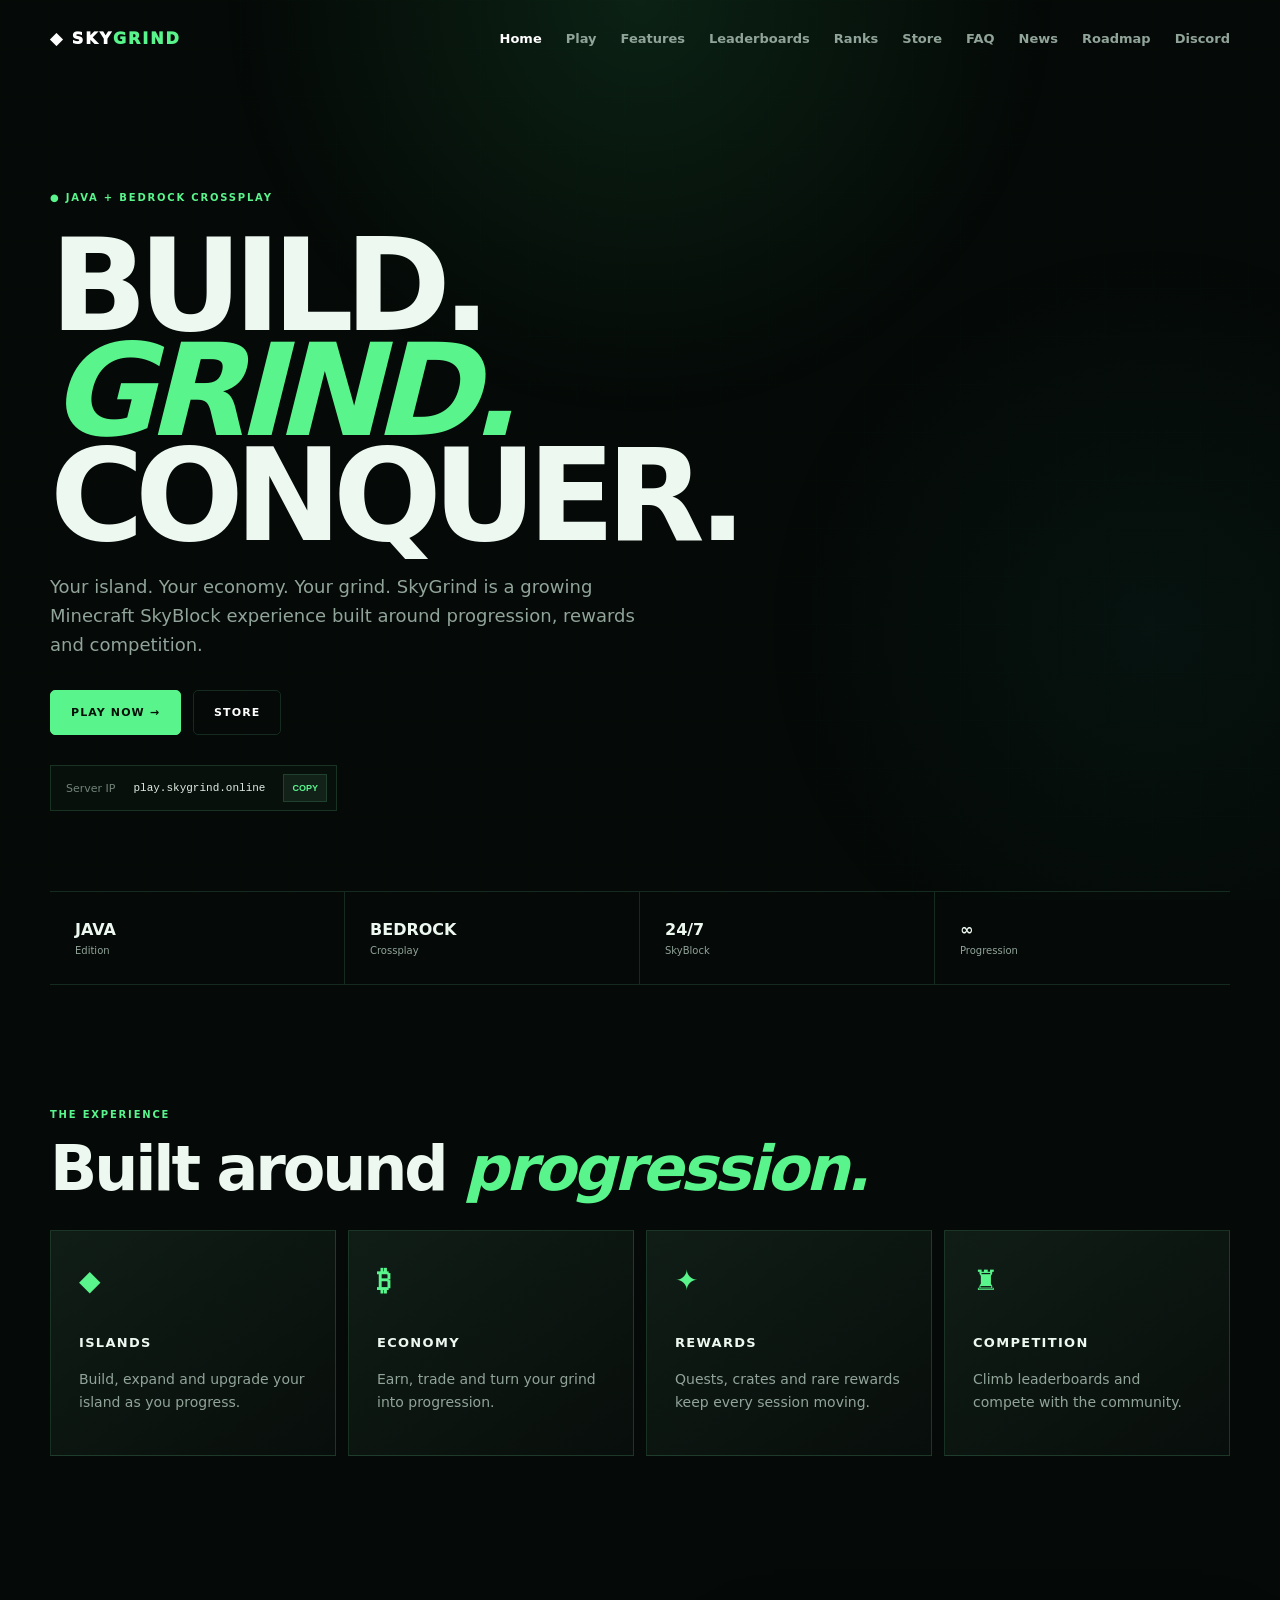
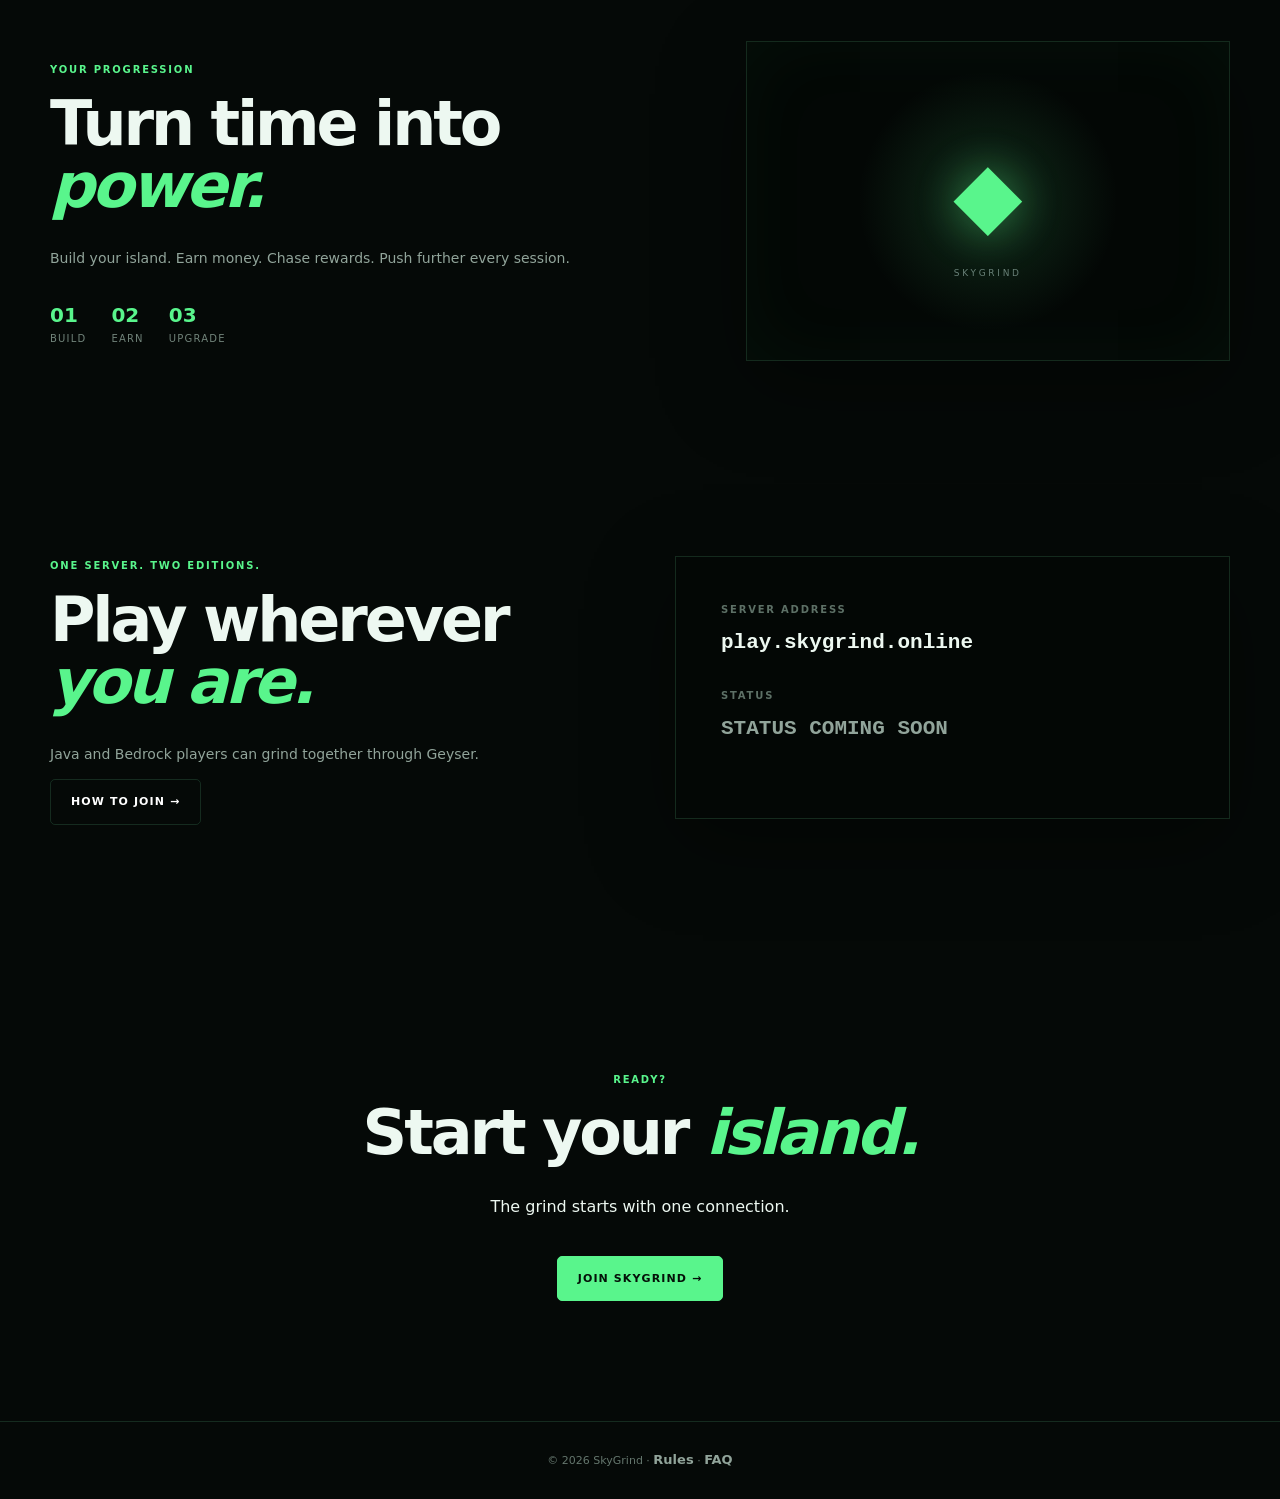
==== commit 5d8ba45f: "Improve shared navigation and favicon" ====
--- a/index.html
+++ b/index.html
@@ -1 +1 @@
-<!doctype html><html lang="en"><head><meta charset="utf-8"><meta name="viewport" content="width=device-width,initial-scale=1"><meta name="theme-color" content="#07110d"><meta name="description" content="SkyGrind — Minecraft SkyBlock for Java and Bedrock. Build. Grind. Conquer."><title>SkyGrind — Build. Grind. Conquer.</title><link rel="stylesheet" href="css/style.css"></head><body><div class="bg"></div><header><a class="logo" href="index.html">◆ SKY<span>GRIND</span></a><button class="menu" aria-label="Open menu" aria-expanded="false">☰</button><nav><a class="active" href="index.html">Home</a><a href="play.html">Play</a><a href="features.html">Features</a><a href="leaderboards.html">Leaderboards</a><a href="ranks.html">Ranks</a><a href="store.html">Store</a><a href="faq.html">FAQ</a><a href="discord.html">Discord</a></nav></header><main><section class="hero"><small>● JAVA + BEDROCK CROSSPLAY</small><h1>BUILD.<br><i>GRIND.</i><br>CONQUER.</h1><p>Your island. Your economy. Your grind. SkyGrind is a growing Minecraft SkyBlock experience built around progression, rewards and competition.</p><div class="actions"><a class="btn primary" href="play.html">PLAY NOW →</a><a class="btn" href="store.html">STORE</a></div><div class="ip">Server IP <code><span data-server-ip>play.skygrind.online</span></code><button data-copy-server data-copy="play.skygrind.online">COPY</button></div></section><section class="stats"><div><b>JAVA</b><small>Edition</small></div><div><b>BEDROCK</b><small>Crossplay</small></div><div><b>24/7</b><small>SkyBlock</small></div><div><b>∞</b><small>Progression</small></div></section><section class="section"><small>THE EXPERIENCE</small><h2>Built around <i>progression.</i></h2><div class="cards"><article><strong>◆</strong><h3>ISLANDS</h3><p>Build, expand and upgrade your island as you progress.</p></article><article><strong>₿</strong><h3>ECONOMY</h3><p>Earn, trade and turn your grind into progression.</p></article><article><strong>✦</strong><h3>REWARDS</h3><p>Quests, crates and rare rewards keep every session moving.</p></article><article><strong>♜</strong><h3>COMPETITION</h3><p>Climb leaderboards and compete with the community.</p></article></div></section><section class="spotlight"><div><small>YOUR PROGRESSION</small><h2>Turn time into <i>power.</i></h2><p>Build your island. Earn money. Chase rewards. Push further every session.</p><div class="mini-stats"><span><b>01</b> BUILD</span><span><b>02</b> EARN</span><span><b>03</b> UPGRADE</span></div></div><div class="cube"><div>◆</div><span>SKYGRIND</span></div></section><section class="split"><div><small>ONE SERVER. TWO EDITIONS.</small><h2>Play wherever <i>you are.</i></h2><p>Java and Bedrock players can grind together through Geyser.</p><a class="btn" href="play.html">HOW TO JOIN →</a></div><div class="terminal"><small>SERVER ADDRESS</small><b><span data-server-ip>play.skygrind.online</span></b><small>STATUS</small><b class="green" data-server-status>STATUS COMING SOON</b></div></section><section class="cta"><small>READY?</small><h2>Start your <i>island.</i></h2><p>The grind starts with one connection.</p><a class="btn primary" href="play.html">JOIN SKYGRIND →</a></section></main><footer>© 2026 SkyGrind · <a href="rules.html">Rules</a> · <a href="faq.html">FAQ</a></footer><script src="js/config.js"></script><script src="js/main.js"></script></body></html>+<!doctype html><html lang="en"><head><meta charset="utf-8"><meta name="viewport" content="width=device-width,initial-scale=1"><meta name="theme-color" content="#07110d"><meta name="description" content="SkyGrind — Minecraft SkyBlock for Java and Bedrock. Build. Grind. Conquer."><title>SkyGrind — Build. Grind. Conquer.</title><link rel="stylesheet" href="css/style.css"><link rel="icon" href="assets/icons/favicon.svg" type="image/svg+xml"></head><body><div class="bg"></div><header><a class="logo" href="index.html">◆ SKY<span>GRIND</span></a><button class="menu" aria-label="Open menu" aria-expanded="false">☰</button><nav><a class="active" href="index.html">Home</a><a href="play.html">Play</a><a href="features.html">Features</a><a href="leaderboards.html">Leaderboards</a><a href="ranks.html">Ranks</a><a href="store.html">Store</a><a href="faq.html">FAQ</a><a href="news.html">News</a><a href="roadmap.html">Roadmap</a><a href="discord.html">Discord</a></nav></header><main><section class="hero"><small>● JAVA + BEDROCK CROSSPLAY</small><h1>BUILD.<br><i>GRIND.</i><br>CONQUER.</h1><p>Your island. Your economy. Your grind. SkyGrind is a growing Minecraft SkyBlock experience built around progression, rewards and competition.</p><div class="actions"><a class="btn primary" href="play.html">PLAY NOW →</a><a class="btn" href="store.html">STORE</a></div><div class="ip">Server IP <code><span data-server-ip>play.skygrind.online</span></code><button data-copy-server data-copy="play.skygrind.online">COPY</button></div></section><section class="stats"><div><b>JAVA</b><small>Edition</small></div><div><b>BEDROCK</b><small>Crossplay</small></div><div><b>24/7</b><small>SkyBlock</small></div><div><b>∞</b><small>Progression</small></div></section><section class="section"><small>THE EXPERIENCE</small><h2>Built around <i>progression.</i></h2><div class="cards"><article><strong>◆</strong><h3>ISLANDS</h3><p>Build, expand and upgrade your island as you progress.</p></article><article><strong>₿</strong><h3>ECONOMY</h3><p>Earn, trade and turn your grind into progression.</p></article><article><strong>✦</strong><h3>REWARDS</h3><p>Quests, crates and rare rewards keep every session moving.</p></article><article><strong>♜</strong><h3>COMPETITION</h3><p>Climb leaderboards and compete with the community.</p></article></div></section><section class="spotlight"><div><small>YOUR PROGRESSION</small><h2>Turn time into <i>power.</i></h2><p>Build your island. Earn money. Chase rewards. Push further every session.</p><div class="mini-stats"><span><b>01</b> BUILD</span><span><b>02</b> EARN</span><span><b>03</b> UPGRADE</span></div></div><div class="cube"><div>◆</div><span>SKYGRIND</span></div></section><section class="split"><div><small>ONE SERVER. TWO EDITIONS.</small><h2>Play wherever <i>you are.</i></h2><p>Java and Bedrock players can grind together through Geyser.</p><a class="btn" href="play.html">HOW TO JOIN →</a></div><div class="terminal"><small>SERVER ADDRESS</small><b><span data-server-ip>play.skygrind.online</span></b><small>STATUS</small><b class="green" data-server-status>STATUS COMING SOON</b></div></section><section class="cta"><small>READY?</small><h2>Start your <i>island.</i></h2><p>The grind starts with one connection.</p><a class="btn primary" href="play.html">JOIN SKYGRIND →</a></section></main><footer>© 2026 SkyGrind · <a href="rules.html">Rules</a> · <a href="faq.html">FAQ</a></footer><script src="js/config.js"></script><script src="js/main.js"></script></body></html>
--- a/css/style.css
+++ b/css/style.css
@@ -1 +1 @@
-:root{--bg:#050907;--panel:#0b1510;--line:rgba(120,255,175,.14);--text:#edf8f1;--muted:#91a49a;--green:#59f58c;--max:1180px}*{box-sizing:border-box}html{scroll-behavior:smooth}body{margin:0;background:var(--bg);color:var(--text);font-family:Inter,system-ui,-apple-system,Segoe UI,sans-serif;line-height:1.6}body:before{content:"";position:fixed;inset:0;pointer-events:none;background:radial-gradient(circle at 50% 0,rgba(70,255,140,.1),transparent 38%),radial-gradient(circle at 90% 70%,rgba(40,210,180,.05),transparent 30%);z-index:-2}.bg{position:fixed;inset:0;z-index:-1;opacity:.3;background-image:linear-gradient(rgba(120,255,180,.035) 1px,transparent 1px),linear-gradient(90deg,rgba(120,255,180,.035) 1px,transparent 1px);background-size:48px 48px}header{height:78px;width:min(var(--max),calc(100% - 40px));margin:auto;display:flex;align-items:center;justify-content:space-between}.logo{color:#fff;text-decoration:none;font-weight:950;letter-spacing:.12em}.logo span,i,small,.green{color:var(--green)}nav{display:flex;gap:24px}nav a,footer a{color:#91a49a;text-decoration:none;font-size:13px;font-weight:700}nav a:hover,nav a.active,footer a:hover{color:#fff}.menu{display:none;background:none;border:0;color:#fff;font-size:24px}.hero,.section,.split,.cta,.spotlight,.shop-wrap,.store-note,.rank-grid{width:min(var(--max),calc(100% - 40px));margin:auto}.hero{padding:105px 0 80px;min-height:650px}.hero>small,.section>small,.split small,.cta small,.spotlight small,.shop-intro small,.store-note small{font-size:10px;font-weight:900;letter-spacing:.18em}.hero h1{font-size:clamp(62px,10vw,130px);line-height:.82;letter-spacing:-.07em;margin:25px 0}.hero p{max-width:620px;color:var(--muted);font-size:18px}.actions{display:flex;gap:12px;margin:30px 0}.btn{display:inline-block;padding:13px 20px;border:1px solid var(--line);border-radius:5px;color:#fff;text-decoration:none;font-size:11px;font-weight:900;letter-spacing:.1em;transition:.2s}.btn:hover{border-color:rgba(89,245,140,.4);transform:translateY(-2px)}.primary{background:var(--green);color:#041008;border-color:var(--green)}.ip{display:flex;align-items:center;gap:18px;width:max-content;max-width:100%;padding:8px 9px 8px 15px;border:1px solid var(--line);background:#08100c;color:#71837a;font-size:11px}.ip code{color:#e1eee6}.ip button{background:#122219;color:var(--green);border:1px solid var(--line);padding:8px;font-size:9px;font-weight:900;cursor:pointer}.stats{width:min(var(--max),calc(100% - 40px));margin:auto;display:grid;grid-template-columns:repeat(4,1fr);border-block:1px solid var(--line)}.stats div{padding:25px;border-right:1px solid var(--line)}.stats div:last-child{border:0}.stats b,.stats small{display:block}.stats small{color:var(--muted);font-size:10px}.section{padding:115px 0}.section h2,.split h2,.cta h2,.spotlight h2,.shop-intro h2,.store-note h2{font-size:clamp(36px,5vw,62px);line-height:1;letter-spacing:-.05em;margin:12px 0 30px}.cards{display:grid;grid-template-columns:repeat(4,1fr);gap:12px}.cards article{padding:28px;min-height:210px;border:1px solid var(--line);background:linear-gradient(145deg,#101d16,#080e0b);transition:.2s}.cards article:hover{transform:translateY(-4px);border-color:rgba(89,245,140,.35)}.cards strong{font-size:28px;color:var(--green)}.cards h3{font-size:13px;letter-spacing:.1em;margin-top:30px}.cards p,.split p,.spotlight p,.shop-intro p,.store-note p,.rank-info p{color:var(--muted);font-size:14px}.spotlight{display:grid;grid-template-columns:1.15fr .85fr;gap:40px;align-items:center;padding:70px 0 120px}.mini-stats{display:flex;gap:25px;margin-top:30px;color:#71837a;font-size:10px;letter-spacing:.12em}.mini-stats b{display:block;color:var(--green);font-size:20px;letter-spacing:0}.cube{height:320px;border:1px solid var(--line);background:radial-gradient(circle,rgba(89,245,140,.16),transparent 45%),#030705;display:flex;align-items:center;justify-content:center;flex-direction:column;box-shadow:inset 0 0 80px rgba(89,245,140,.04),0 25px 80px #0006}.cube div{font-size:90px;color:var(--green);text-shadow:0 0 45px rgba(89,245,140,.45);animation:float 3s ease-in-out infinite}.cube span{font-size:9px;letter-spacing:.3em;color:#698078}.split{display:grid;grid-template-columns:1fr 1fr;gap:70px;align-items:center;padding:70px 0 120px}.terminal{padding:45px;border:1px solid var(--line);background:#030705;box-shadow:0 25px 80px #0006}.terminal small{display:block;margin-bottom:8px;color:#5d7066}.terminal b{display:block;font-family:monospace;font-size:21px;margin-bottom:28px}.cta{text-align:center;padding:120px 0}.cta .btn{margin-top:20px}.shop-wrap{padding:30px 0 110px}.shop-intro{max-width:720px;margin-bottom:42px}.shop-grid{display:grid;grid-template-columns:repeat(2,1fr);gap:14px}.product{position:relative;padding:34px;min-height:310px;border:1px solid var(--line);background:linear-gradient(145deg,#101d16,#080e0b);display:flex;flex-direction:column;align-items:flex-start}.product:hover,.rank-card:hover{border-color:rgba(89,245,140,.35);transform:translateY(-3px)}.product.featured{box-shadow:inset 0 0 60px rgba(89,245,140,.035)}.product-tag{position:absolute;right:20px;top:20px;padding:5px 8px;border:1px solid var(--line);font-size:8px;font-weight:900;letter-spacing:.15em;color:var(--green)}.product-icon{font-size:38px;color:var(--green);margin-bottom:26px}.product small,.rank-card small{font-size:9px;font-weight:900;letter-spacing:.18em}.product h3{font-size:27px;letter-spacing:-.03em;margin:8px 0}.product p{max-width:480px;color:var(--muted);font-size:14px;margin:0 0 24px}.product>strong{margin-top:auto;color:#667a70;font-size:10px;letter-spacing:.15em}.product .btn{margin-top:18px}.store-note{display:flex;align-items:center;justify-content:space-between;gap:35px;padding:80px 0 120px;border-top:1px solid var(--line)}.store-note h2{margin-bottom:16px}.rank-grid{display:grid;grid-template-columns:repeat(3,1fr);gap:14px;padding:0 0 110px}.rank-card{position:relative;min-height:430px;padding:34px;border:1px solid var(--line);background:linear-gradient(145deg,#101d16,#080e0b);transition:.2s}.rank-card.featured{background:linear-gradient(145deg,#112219,#080e0b);box-shadow:inset 0 0 70px rgba(89,245,140,.045)}.rank-card>span{font-size:30px;color:var(--green);font-weight:900}.rank-card small{display:block;margin-top:32px}.rank-card h2{font-size:31px;letter-spacing:-.04em;margin:7px 0 15px}.rank-card p{color:var(--muted);font-size:14px;min-height:72px}.rank-price{font-size:28px;font-weight:900;color:var(--green);padding:20px 0;border-block:1px solid var(--line)}.rank-card ul{padding-left:17px;color:#91a49a;font-size:13px}.rank-card li{padding:5px 0}.rank-info{padding-top:20px}.rank-info h2{max-width:760px}.rank-hero{min-height:560px}.store-hero{min-height:590px}@keyframes float{50%{transform:translateY(-12px) rotate(8deg)}}footer{border-top:1px solid var(--line);padding:28px;text-align:center;color:#64766d;font-size:11px}@media(max-width:850px){nav{display:none;position:absolute;top:70px;left:20px;right:20px;background:#08100c;border:1px solid var(--line);padding:10px;flex-direction:column;z-index:20}nav.open{display:flex}.menu{display:block}.hero{padding-top:75px}.hero h1{font-size:18vw}.stats{grid-template-columns:repeat(2,1fr)}.stats div:nth-child(2){border-right:0}.cards,.split,.spotlight,.shop-grid,.rank-grid{grid-template-columns:1fr}.spotlight{gap:25px}.cube{height:240px}.split{gap:30px}.ip{width:100%;justify-content:space-between}.actions{flex-wrap:wrap}.store-note{flex-direction:column;align-items:flex-start}.product{min-height:280px}.rank-card{min-height:0}}@media(prefers-reduced-motion:reduce){*,*:before,*:after{scroll-behavior:auto!important}.cube div{animation:none}}+:root{--bg:#050907;--panel:#0b1510;--line:rgba(120,255,175,.14);--text:#edf8f1;--muted:#91a49a;--green:#59f58c;--max:1180px}*{box-sizing:border-box}html{scroll-behavior:smooth}body{margin:0;background:var(--bg);color:var(--text);font-family:Inter,system-ui,-apple-system,Segoe UI,sans-serif;line-height:1.6}body:before{content:"";position:fixed;inset:0;pointer-events:none;background:radial-gradient(circle at 50% 0,rgba(70,255,140,.1),transparent 38%),radial-gradient(circle at 90% 70%,rgba(40,210,180,.05),transparent 30%);z-index:-2}.bg{position:fixed;inset:0;z-index:-1;opacity:.3;background-image:linear-gradient(rgba(120,255,180,.035) 1px,transparent 1px),linear-gradient(90deg,rgba(120,255,180,.035) 1px,transparent 1px);background-size:48px 48px}header{height:78px;width:min(var(--max),calc(100% - 40px));margin:auto;display:flex;align-items:center;justify-content:space-between}.logo{color:#fff;text-decoration:none;font-weight:950;letter-spacing:.12em}.logo span,i,small,.green{color:var(--green)}nav{display:flex;gap:24px}nav a,footer a{color:#91a49a;text-decoration:none;font-size:13px;font-weight:700}nav a:hover,nav a.active,footer a:hover{color:#fff}.menu{display:none;background:none;border:0;color:#fff;font-size:24px}.hero,.section,.split,.cta,.spotlight,.shop-wrap,.store-note,.rank-grid{width:min(var(--max),calc(100% - 40px));margin:auto}.hero{padding:105px 0 80px;min-height:650px}.hero>small,.section>small,.split small,.cta small,.spotlight small,.shop-intro small,.store-note small{font-size:10px;font-weight:900;letter-spacing:.18em}.hero h1{font-size:clamp(62px,10vw,130px);line-height:.82;letter-spacing:-.07em;margin:25px 0}.hero p{max-width:620px;color:var(--muted);font-size:18px}.actions{display:flex;gap:12px;margin:30px 0}.btn{display:inline-block;padding:13px 20px;border:1px solid var(--line);border-radius:5px;color:#fff;text-decoration:none;font-size:11px;font-weight:900;letter-spacing:.1em;transition:.2s}.btn:hover{border-color:rgba(89,245,140,.4);transform:translateY(-2px)}.primary{background:var(--green);color:#041008;border-color:var(--green)}.ip{display:flex;align-items:center;gap:18px;width:max-content;max-width:100%;padding:8px 9px 8px 15px;border:1px solid var(--line);background:#08100c;color:#71837a;font-size:11px}.ip code{color:#e1eee6}.ip button{background:#122219;color:var(--green);border:1px solid var(--line);padding:8px;font-size:9px;font-weight:900;cursor:pointer}.stats{width:min(var(--max),calc(100% - 40px));margin:auto;display:grid;grid-template-columns:repeat(4,1fr);border-block:1px solid var(--line)}.stats div{padding:25px;border-right:1px solid var(--line)}.stats div:last-child{border:0}.stats b,.stats small{display:block}.stats small{color:var(--muted);font-size:10px}.section{padding:115px 0}.section h2,.split h2,.cta h2,.spotlight h2,.shop-intro h2,.store-note h2{font-size:clamp(36px,5vw,62px);line-height:1;letter-spacing:-.05em;margin:12px 0 30px}.cards{display:grid;grid-template-columns:repeat(4,1fr);gap:12px}.cards article{padding:28px;min-height:210px;border:1px solid var(--line);background:linear-gradient(145deg,#101d16,#080e0b);transition:.2s}.cards article:hover{transform:translateY(-4px);border-color:rgba(89,245,140,.35)}.cards strong{font-size:28px;color:var(--green)}.cards h3{font-size:13px;letter-spacing:.1em;margin-top:30px}.cards p,.split p,.spotlight p,.shop-intro p,.store-note p,.rank-info p{color:var(--muted);font-size:14px}.spotlight{display:grid;grid-template-columns:1.15fr .85fr;gap:40px;align-items:center;padding:70px 0 120px}.mini-stats{display:flex;gap:25px;margin-top:30px;color:#71837a;font-size:10px;letter-spacing:.12em}.mini-stats b{display:block;color:var(--green);font-size:20px;letter-spacing:0}.cube{height:320px;border:1px solid var(--line);background:radial-gradient(circle,rgba(89,245,140,.16),transparent 45%),#030705;display:flex;align-items:center;justify-content:center;flex-direction:column;box-shadow:inset 0 0 80px rgba(89,245,140,.04),0 25px 80px #0006}.cube div{font-size:90px;color:var(--green);text-shadow:0 0 45px rgba(89,245,140,.45);animation:float 3s ease-in-out infinite}.cube span{font-size:9px;letter-spacing:.3em;color:#698078}.split{display:grid;grid-template-columns:1fr 1fr;gap:70px;align-items:center;padding:70px 0 120px}.terminal{padding:45px;border:1px solid var(--line);background:#030705;box-shadow:0 25px 80px #0006}.terminal small{display:block;margin-bottom:8px;color:#5d7066}.terminal b{display:block;font-family:monospace;font-size:21px;margin-bottom:28px}.cta{text-align:center;padding:120px 0}.cta .btn{margin-top:20px}.shop-wrap{padding:30px 0 110px}.shop-intro{max-width:720px;margin-bottom:42px}.shop-grid{display:grid;grid-template-columns:repeat(2,1fr);gap:14px}.product{position:relative;padding:34px;min-height:310px;border:1px solid var(--line);background:linear-gradient(145deg,#101d16,#080e0b);display:flex;flex-direction:column;align-items:flex-start}.product:hover,.rank-card:hover{border-color:rgba(89,245,140,.35);transform:translateY(-3px)}.product.featured{box-shadow:inset 0 0 60px rgba(89,245,140,.035)}.product-tag{position:absolute;right:20px;top:20px;padding:5px 8px;border:1px solid var(--line);font-size:8px;font-weight:900;letter-spacing:.15em;color:var(--green)}.product-icon{font-size:38px;color:var(--green);margin-bottom:26px}.product small,.rank-card small{font-size:9px;font-weight:900;letter-spacing:.18em}.product h3{font-size:27px;letter-spacing:-.03em;margin:8px 0}.product p{max-width:480px;color:var(--muted);font-size:14px;margin:0 0 24px}.product>strong{margin-top:auto;color:#667a70;font-size:10px;letter-spacing:.15em}.product .btn{margin-top:18px}.store-note{display:flex;align-items:center;justify-content:space-between;gap:35px;padding:80px 0 120px;border-top:1px solid var(--line)}.store-note h2{margin-bottom:16px}.rank-grid{display:grid;grid-template-columns:repeat(3,1fr);gap:14px;padding:0 0 110px}.rank-card{position:relative;min-height:430px;padding:34px;border:1px solid var(--line);background:linear-gradient(145deg,#101d16,#080e0b);transition:.2s}.rank-card.featured{background:linear-gradient(145deg,#112219,#080e0b);box-shadow:inset 0 0 70px rgba(89,245,140,.045)}.rank-card>span{font-size:30px;color:var(--green);font-weight:900}.rank-card small{display:block;margin-top:32px}.rank-card h2{font-size:31px;letter-spacing:-.04em;margin:7px 0 15px}.rank-card p{color:var(--muted);font-size:14px;min-height:72px}.rank-price{font-size:28px;font-weight:900;color:var(--green);padding:20px 0;border-block:1px solid var(--line)}.rank-card ul{padding-left:17px;color:#91a49a;font-size:13px}.rank-card li{padding:5px 0}.rank-info{padding-top:20px}.rank-info h2{max-width:760px}.rank-hero{min-height:560px}.store-hero{min-height:590px}@keyframes float{50%{transform:translateY(-12px) rotate(8deg)}}footer{border-top:1px solid var(--line);padding:28px;text-align:center;color:#64766d;font-size:11px}@media(max-width:850px){nav{display:none;position:absolute;top:70px;left:20px;right:20px;background:#08100c;border:1px solid var(--line);padding:10px;flex-direction:column;z-index:20}nav.open{display:flex}.menu{display:block}.hero{padding-top:75px}.hero h1{font-size:18vw}.stats{grid-template-columns:repeat(2,1fr)}.stats div:nth-child(2){border-right:0}.cards,.split,.spotlight,.shop-grid,.rank-grid{grid-template-columns:1fr}.spotlight{gap:25px}.cube{height:240px}.split{gap:30px}.ip{width:100%;justify-content:space-between}.actions{flex-wrap:wrap}.store-note{flex-direction:column;align-items:flex-start}.product{min-height:280px}.rank-card{min-height:0}}@media(prefers-reduced-motion:reduce){*,*:before,*:after{scroll-behavior:auto!important}.cube div{animation:none}}.status-pending{color:#91a49a!important}.roadmap-list,.news-grid{display:grid;gap:14px}.roadmap-item{display:grid;grid-template-columns:70px 1fr auto;gap:25px;align-items:center;padding:28px;border:1px solid var(--line);background:linear-gradient(145deg,#101d16,#080e0b)}.roadmap-item>span{font-size:28px;color:var(--green);font-weight:900}.roadmap-item h2{margin:6px 0;font-size:24px;letter-spacing:-.03em}.roadmap-item p{margin:0;color:var(--muted);font-size:14px}.roadmap-item>b{font-size:9px;letter-spacing:.15em;color:#74877d;white-space:nowrap}.news-grid{grid-template-columns:repeat(2,1fr)}.news-card{padding:34px;min-height:300px;border:1px solid var(--line);background:linear-gradient(145deg,#101d16,#080e0b)}.news-card h2{font-size:32px;letter-spacing:-.04em;margin:12px 0}.news-card p{color:var(--muted);font-size:15px;margin-bottom:30px}@media(max-width:850px){.roadmap-item,.news-grid{grid-template-columns:1fr}.roadmap-item>b{white-space:normal}.roadmap-item>span{font-size:22px}}
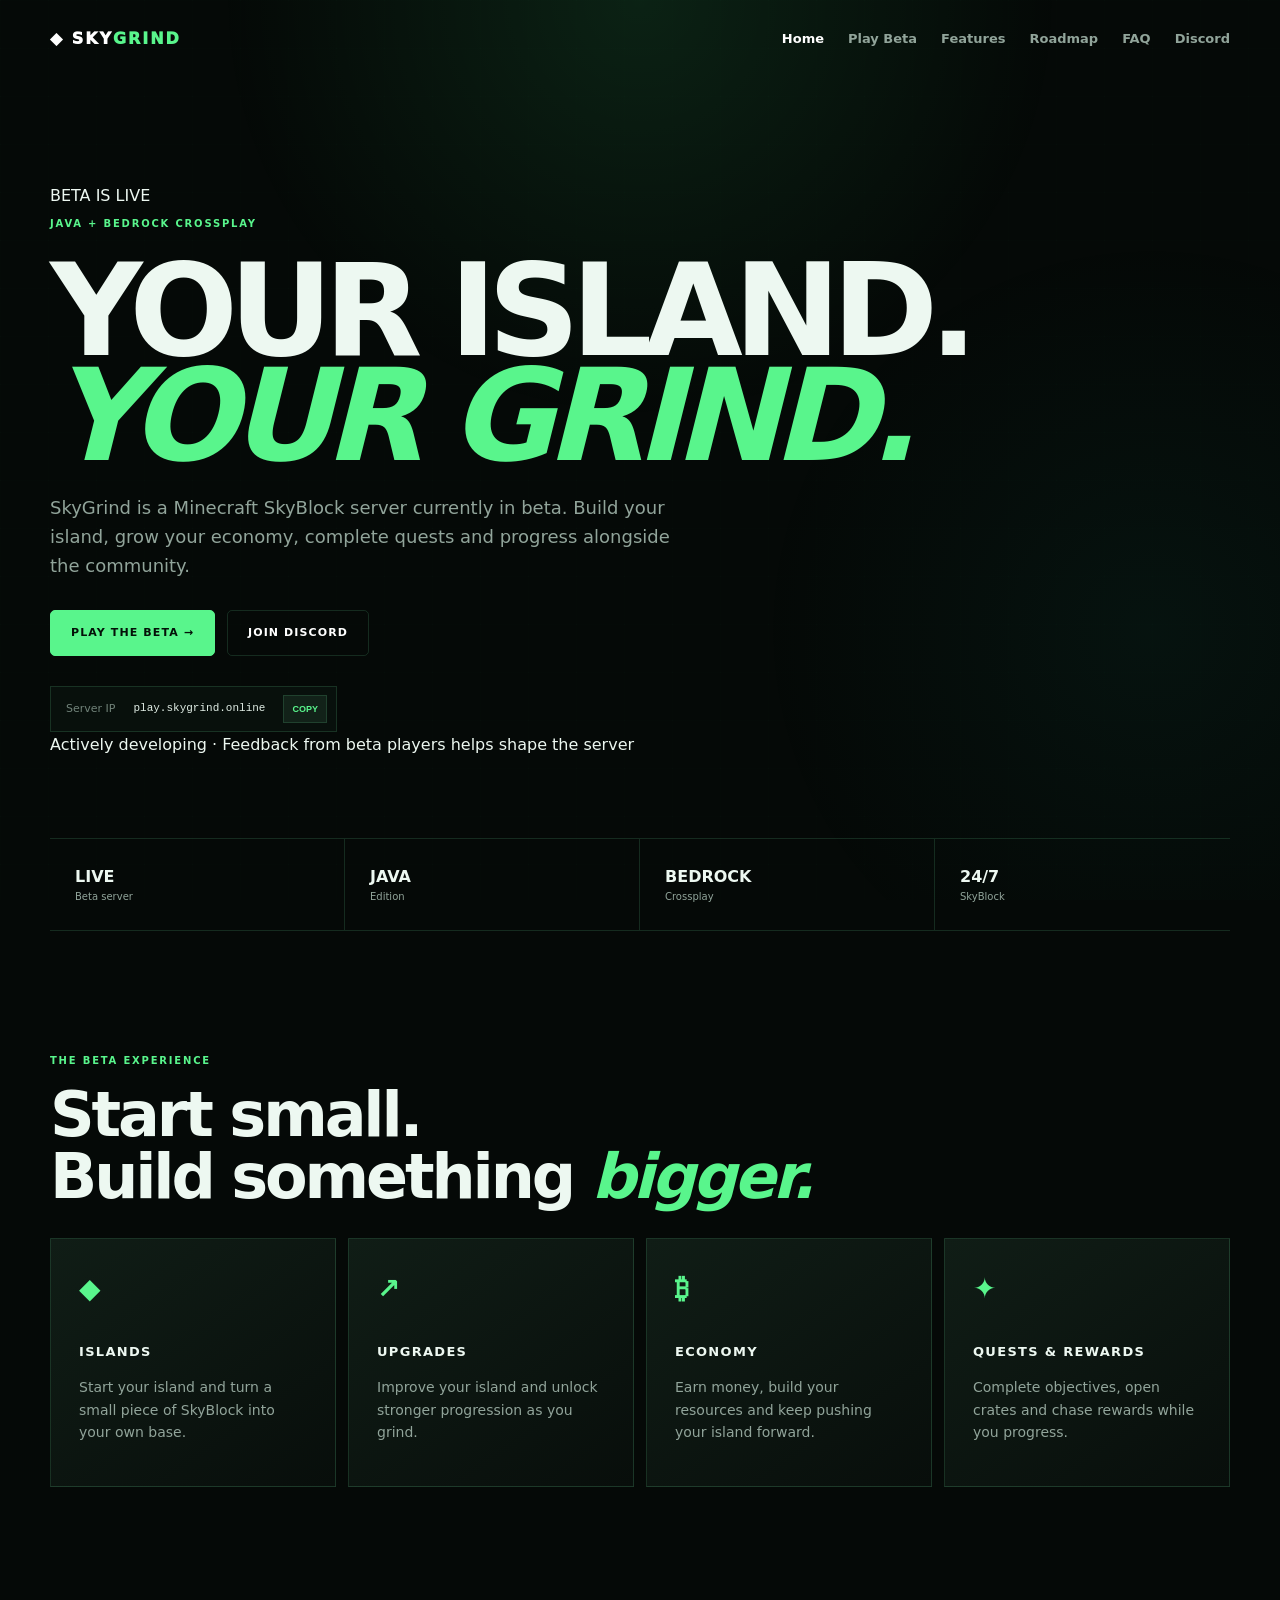
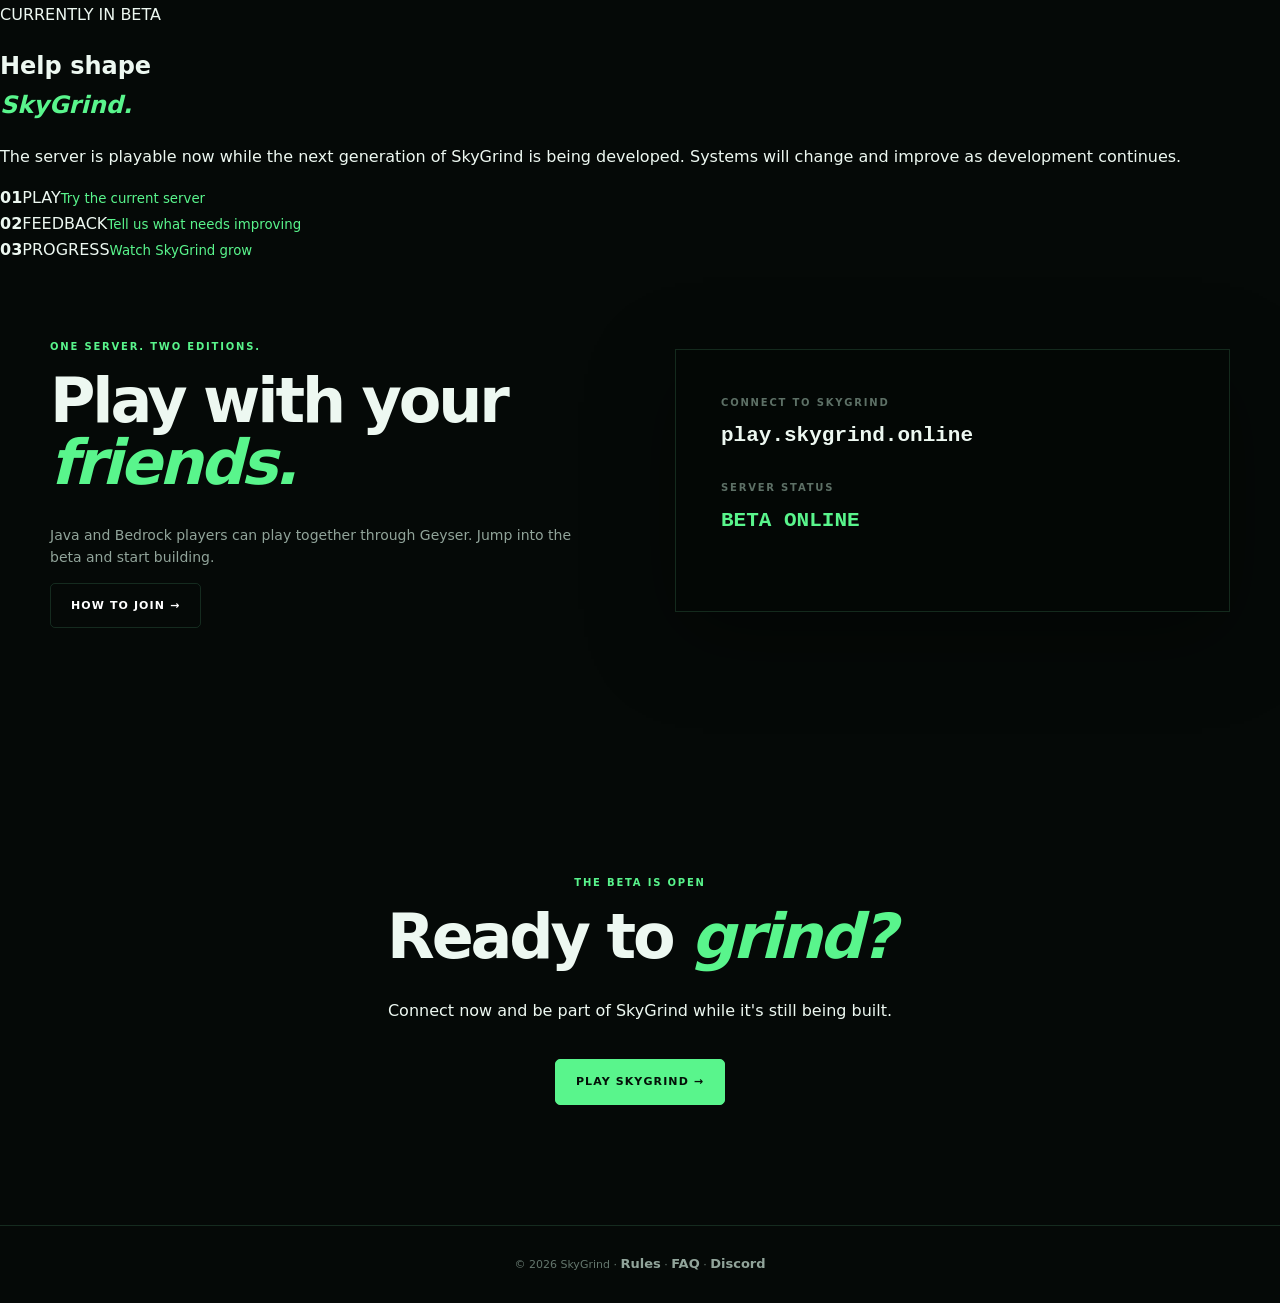
==== commit ca3a1a97: "Redesign homepage around live beta experience" ====
--- a/index.html
+++ b/index.html
@@ -1 +1,103 @@
-<!doctype html><html lang="en"><head><meta charset="utf-8"><meta name="viewport" content="width=device-width,initial-scale=1"><meta name="theme-color" content="#07110d"><meta name="description" content="SkyGrind — Minecraft SkyBlock for Java and Bedrock. Build. Grind. Conquer."><title>SkyGrind — Build. Grind. Conquer.</title><link rel="stylesheet" href="css/style.css"><link rel="icon" href="assets/icons/favicon.svg" type="image/svg+xml"></head><body><div class="bg"></div><header><a class="logo" href="index.html">◆ SKY<span>GRIND</span></a><button class="menu" aria-label="Open menu" aria-expanded="false">☰</button><nav><a class="active" href="index.html">Home</a><a href="play.html">Play</a><a href="features.html">Features</a><a href="leaderboards.html">Leaderboards</a><a href="ranks.html">Ranks</a><a href="store.html">Store</a><a href="faq.html">FAQ</a><a href="news.html">News</a><a href="roadmap.html">Roadmap</a><a href="discord.html">Discord</a></nav></header><main><section class="hero"><small>● JAVA + BEDROCK CROSSPLAY</small><h1>BUILD.<br><i>GRIND.</i><br>CONQUER.</h1><p>Your island. Your economy. Your grind. SkyGrind is a growing Minecraft SkyBlock experience built around progression, rewards and competition.</p><div class="actions"><a class="btn primary" href="play.html">PLAY NOW →</a><a class="btn" href="store.html">STORE</a></div><div class="ip">Server IP <code><span data-server-ip>play.skygrind.online</span></code><button data-copy-server data-copy="play.skygrind.online">COPY</button></div></section><section class="stats"><div><b>JAVA</b><small>Edition</small></div><div><b>BEDROCK</b><small>Crossplay</small></div><div><b>24/7</b><small>SkyBlock</small></div><div><b>∞</b><small>Progression</small></div></section><section class="section"><small>THE EXPERIENCE</small><h2>Built around <i>progression.</i></h2><div class="cards"><article><strong>◆</strong><h3>ISLANDS</h3><p>Build, expand and upgrade your island as you progress.</p></article><article><strong>₿</strong><h3>ECONOMY</h3><p>Earn, trade and turn your grind into progression.</p></article><article><strong>✦</strong><h3>REWARDS</h3><p>Quests, crates and rare rewards keep every session moving.</p></article><article><strong>♜</strong><h3>COMPETITION</h3><p>Climb leaderboards and compete with the community.</p></article></div></section><section class="spotlight"><div><small>YOUR PROGRESSION</small><h2>Turn time into <i>power.</i></h2><p>Build your island. Earn money. Chase rewards. Push further every session.</p><div class="mini-stats"><span><b>01</b> BUILD</span><span><b>02</b> EARN</span><span><b>03</b> UPGRADE</span></div></div><div class="cube"><div>◆</div><span>SKYGRIND</span></div></section><section class="split"><div><small>ONE SERVER. TWO EDITIONS.</small><h2>Play wherever <i>you are.</i></h2><p>Java and Bedrock players can grind together through Geyser.</p><a class="btn" href="play.html">HOW TO JOIN →</a></div><div class="terminal"><small>SERVER ADDRESS</small><b><span data-server-ip>play.skygrind.online</span></b><small>STATUS</small><b class="green" data-server-status>STATUS COMING SOON</b></div></section><section class="cta"><small>READY?</small><h2>Start your <i>island.</i></h2><p>The grind starts with one connection.</p><a class="btn primary" href="play.html">JOIN SKYGRIND →</a></section></main><footer>© 2026 SkyGrind · <a href="rules.html">Rules</a> · <a href="faq.html">FAQ</a></footer><script src="js/config.js"></script><script src="js/main.js"></script></body></html>+<!doctype html>
+<html lang="en">
+<head>
+<meta charset="utf-8">
+<meta name="viewport" content="width=device-width,initial-scale=1">
+<meta name="theme-color" content="#07110d">
+<meta name="description" content="SkyGrind — a Minecraft SkyBlock server currently in beta. Java and Bedrock crossplay.">
+<title>SkyGrind — Minecraft SkyBlock Beta</title>
+<link rel="stylesheet" href="css/style.css">
+<link rel="icon" href="assets/icons/favicon.svg" type="image/svg+xml">
+</head>
+<body>
+<div class="bg"></div>
+<header>
+  <a class="logo" href="index.html">◆ SKY<span>GRIND</span></a>
+  <button class="menu" aria-label="Open menu" aria-expanded="false">☰</button>
+  <nav>
+    <a class="active" href="index.html">Home</a>
+    <a href="play.html">Play Beta</a>
+    <a href="features.html">Features</a>
+    <a href="roadmap.html">Roadmap</a>
+    <a href="faq.html">FAQ</a>
+    <a data-discord-link href="discord.html">Discord</a>
+  </nav>
+</header>
+
+<main>
+<section class="hero beta-hero">
+  <div class="beta-pill"><span></span> BETA IS LIVE</div>
+  <small>JAVA + BEDROCK CROSSPLAY</small>
+  <h1>YOUR ISLAND.<br><i>YOUR GRIND.</i></h1>
+  <p>SkyGrind is a Minecraft SkyBlock server currently in beta. Build your island, grow your economy, complete quests and progress alongside the community.</p>
+  <div class="actions">
+    <a class="btn primary" href="play.html">PLAY THE BETA →</a>
+    <a class="btn" data-discord-link href="discord.html">JOIN DISCORD</a>
+  </div>
+  <div class="ip">
+    <span>Server IP</span>
+    <code><span data-server-ip>play.skygrind.online</span></code>
+    <button data-copy-server data-copy="play.skygrind.online">COPY</button>
+  </div>
+  <div class="beta-note">Actively developing · Feedback from beta players helps shape the server</div>
+</section>
+
+<section class="stats">
+  <div><b>LIVE</b><small>Beta server</small></div>
+  <div><b>JAVA</b><small>Edition</small></div>
+  <div><b>BEDROCK</b><small>Crossplay</small></div>
+  <div><b>24/7</b><small>SkyBlock</small></div>
+</section>
+
+<section class="section">
+  <small>THE BETA EXPERIENCE</small>
+  <h2>Start small.<br>Build something <i>bigger.</i></h2>
+  <div class="cards">
+    <article><strong>◆</strong><h3>ISLANDS</h3><p>Start your island and turn a small piece of SkyBlock into your own base.</p></article>
+    <article><strong>↗</strong><h3>UPGRADES</h3><p>Improve your island and unlock stronger progression as you grind.</p></article>
+    <article><strong>₿</strong><h3>ECONOMY</h3><p>Earn money, build your resources and keep pushing your island forward.</p></article>
+    <article><strong>✦</strong><h3>QUESTS & REWARDS</h3><p>Complete objectives, open crates and chase rewards while you progress.</p></article>
+  </div>
+</section>
+
+<section class="beta-callout">
+  <div>
+    <div class="beta-pill"><span></span> CURRENTLY IN BETA</div>
+    <h2>Help shape<br><i>SkyGrind.</i></h2>
+    <p>The server is playable now while the next generation of SkyGrind is being developed. Systems will change and improve as development continues.</p>
+  </div>
+  <div class="beta-checks">
+    <div><b>01</b><span>PLAY</span><small>Try the current server</small></div>
+    <div><b>02</b><span>FEEDBACK</span><small>Tell us what needs improving</small></div>
+    <div><b>03</b><span>PROGRESS</span><small>Watch SkyGrind grow</small></div>
+  </div>
+</section>
+
+<section class="split">
+  <div>
+    <small>ONE SERVER. TWO EDITIONS.</small>
+    <h2>Play with your <i>friends.</i></h2>
+    <p>Java and Bedrock players can play together through Geyser. Jump into the beta and start building.</p>
+    <a class="btn" href="play.html">HOW TO JOIN →</a>
+  </div>
+  <div class="terminal">
+    <small>CONNECT TO SKYGRIND</small>
+    <b><span data-server-ip>play.skygrind.online</span></b>
+    <small>SERVER STATUS</small>
+    <b class="green">BETA ONLINE</b>
+  </div>
+</section>
+
+<section class="cta">
+  <small>THE BETA IS OPEN</small>
+  <h2>Ready to <i>grind?</i></h2>
+  <p>Connect now and be part of SkyGrind while it's still being built.</p>
+  <a class="btn primary" href="play.html">PLAY SKYGRIND →</a>
+</section>
+</main>
+
+<footer>© 2026 SkyGrind · <a href="rules.html">Rules</a> · <a href="faq.html">FAQ</a> · <a data-discord-link href="discord.html">Discord</a></footer>
+<script src="js/config.js"></script>
+<script src="js/main.js"></script>
+</body>
+</html>
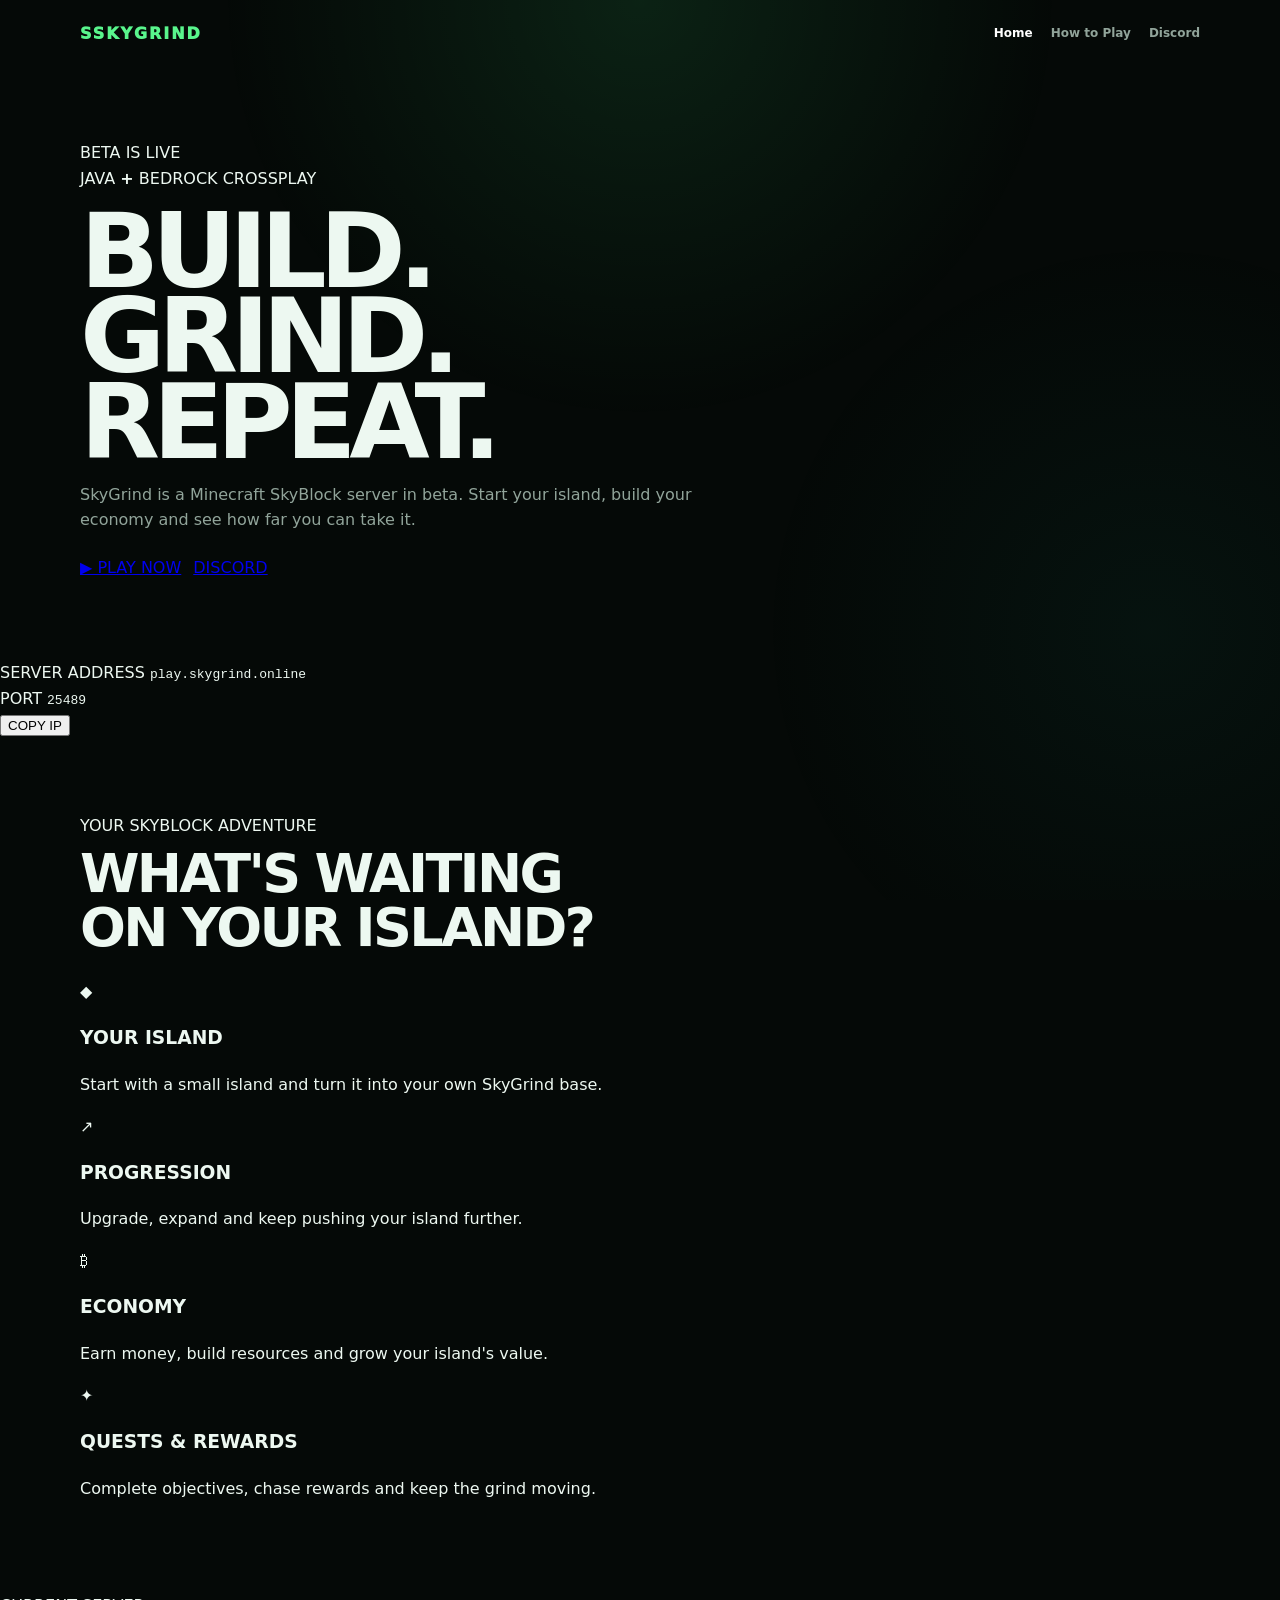
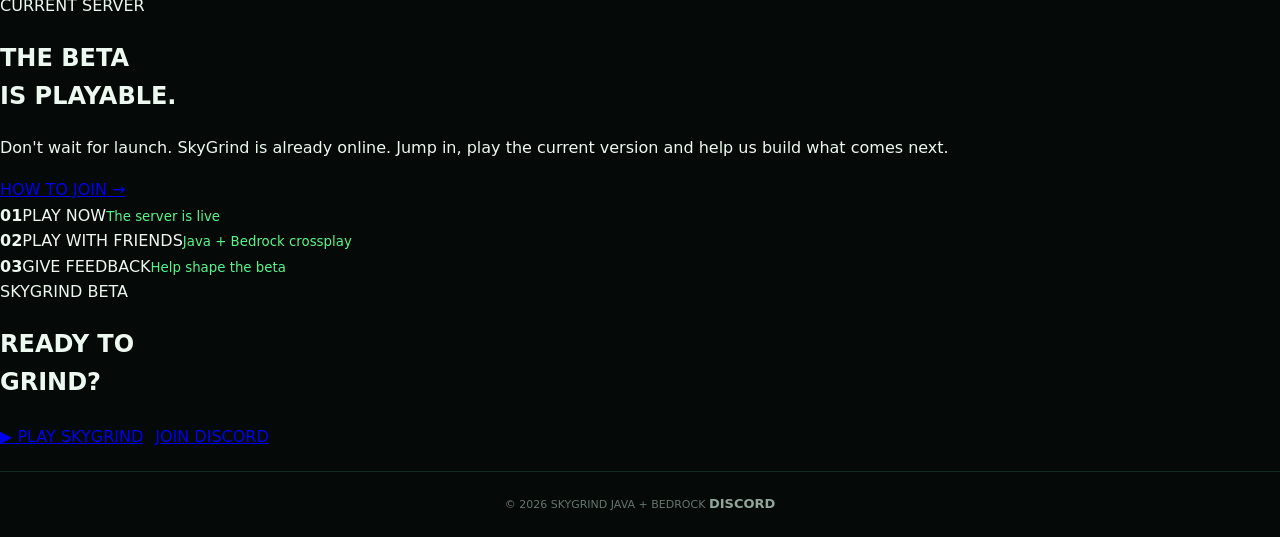
==== commit aba2a4f1: "Redesign homepage as Minecraft beta landing page" ====
--- a/index.html
+++ b/index.html
@@ -3,100 +3,136 @@
 <head>
 <meta charset="utf-8">
 <meta name="viewport" content="width=device-width,initial-scale=1">
-<meta name="theme-color" content="#07110d">
-<meta name="description" content="SkyGrind — a Minecraft SkyBlock server currently in beta. Java and Bedrock crossplay.">
-<title>SkyGrind — Minecraft SkyBlock Beta</title>
+<meta name="theme-color" content="#101b0d">
+<meta name="description" content="SkyGrind — Minecraft SkyBlock beta. Java + Bedrock crossplay. Play now.">
+<title>SkyGrind — Minecraft SkyBlock</title>
 <link rel="stylesheet" href="css/style.css">
 <link rel="icon" href="assets/icons/favicon.svg" type="image/svg+xml">
 </head>
 <body>
-<div class="bg"></div>
+<div class="world-bg" aria-hidden="true">
+  <div class="sun"></div>
+  <div class="cloud cloud-a"></div>
+  <div class="cloud cloud-b"></div>
+  <div class="mountain mountain-a"></div>
+  <div class="mountain mountain-b"></div>
+</div>
+
 <header>
-  <a class="logo" href="index.html">◆ SKY<span>GRIND</span></a>
+  <a class="logo" href="index.html" aria-label="SkyGrind home">
+    <span class="logo-block">S</span><span>SKY<span class="logo-green">GRIND</span></span>
+  </a>
   <button class="menu" aria-label="Open menu" aria-expanded="false">☰</button>
   <nav>
     <a class="active" href="index.html">Home</a>
-    <a href="play.html">Play Beta</a>
-    <a href="features.html">Features</a>
-    <a href="roadmap.html">Roadmap</a>
-    <a href="faq.html">FAQ</a>
+    <a href="play.html">How to Play</a>
     <a data-discord-link href="discord.html">Discord</a>
   </nav>
 </header>
 
 <main>
-<section class="hero beta-hero">
-  <div class="beta-pill"><span></span> BETA IS LIVE</div>
-  <small>JAVA + BEDROCK CROSSPLAY</small>
-  <h1>YOUR ISLAND.<br><i>YOUR GRIND.</i></h1>
-  <p>SkyGrind is a Minecraft SkyBlock server currently in beta. Build your island, grow your economy, complete quests and progress alongside the community.</p>
-  <div class="actions">
-    <a class="btn primary" href="play.html">PLAY THE BETA →</a>
-    <a class="btn" data-discord-link href="discord.html">JOIN DISCORD</a>
+<section class="hero hero-home">
+  <div class="hero-copy">
+    <div class="pixel-badge"><span class="live-dot"></span> BETA IS LIVE</div>
+    <div class="edition-line">JAVA <b>+</b> BEDROCK <span>CROSSPLAY</span></div>
+    <h1>BUILD.<br><span>GRIND.</span><br>REPEAT.</h1>
+    <p>SkyGrind is a Minecraft SkyBlock server in beta. Start your island, build your economy and see how far you can take it.</p>
+    <div class="actions">
+      <a class="mc-button mc-button-green" href="play.html">▶ PLAY NOW</a>
+      <a class="mc-button" data-discord-link href="discord.html">DISCORD</a>
+    </div>
   </div>
-  <div class="ip">
-    <span>Server IP</span>
-    <code><span data-server-ip>play.skygrind.online</span></code>
-    <button data-copy-server data-copy="play.skygrind.online">COPY</button>
-  </div>
-  <div class="beta-note">Actively developing · Feedback from beta players helps shape the server</div>
-</section>
 
-<section class="stats">
-  <div><b>LIVE</b><small>Beta server</small></div>
-  <div><b>JAVA</b><small>Edition</small></div>
-  <div><b>BEDROCK</b><small>Crossplay</small></div>
-  <div><b>24/7</b><small>SkyBlock</small></div>
-</section>
-
-<section class="section">
-  <small>THE BETA EXPERIENCE</small>
-  <h2>Start small.<br>Build something <i>bigger.</i></h2>
-  <div class="cards">
-    <article><strong>◆</strong><h3>ISLANDS</h3><p>Start your island and turn a small piece of SkyBlock into your own base.</p></article>
-    <article><strong>↗</strong><h3>UPGRADES</h3><p>Improve your island and unlock stronger progression as you grind.</p></article>
-    <article><strong>₿</strong><h3>ECONOMY</h3><p>Earn money, build your resources and keep pushing your island forward.</p></article>
-    <article><strong>✦</strong><h3>QUESTS & REWARDS</h3><p>Complete objectives, open crates and chase rewards while you progress.</p></article>
+  <div class="island-scene" aria-hidden="true">
+    <div class="island">
+      <div class="island-grass"></div>
+      <div class="island-dirt dirt-1"></div>
+      <div class="island-dirt dirt-2"></div>
+      <div class="island-dirt dirt-3"></div>
+      <div class="tree">
+        <div class="leaves leaves-top"></div>
+        <div class="leaves leaves-mid"></div>
+        <div class="trunk"></div>
+      </div>
+      <div class="ore ore-a"></div>
+      <div class="ore ore-b"></div>
+      <div class="ore ore-c"></div>
+    </div>
   </div>
 </section>
 
-<section class="beta-callout">
+<section class="server-bar">
   <div>
-    <div class="beta-pill"><span></span> CURRENTLY IN BETA</div>
-    <h2>Help shape<br><i>SkyGrind.</i></h2>
-    <p>The server is playable now while the next generation of SkyGrind is being developed. Systems will change and improve as development continues.</p>
+    <span class="label">SERVER ADDRESS</span>
+    <code data-server-ip>play.skygrind.online</code>
   </div>
-  <div class="beta-checks">
-    <div><b>01</b><span>PLAY</span><small>Try the current server</small></div>
-    <div><b>02</b><span>FEEDBACK</span><small>Tell us what needs improving</small></div>
-    <div><b>03</b><span>PROGRESS</span><small>Watch SkyGrind grow</small></div>
+  <div class="port">
+    <span class="label">PORT</span>
+    <code data-server-port>25489</code>
+  </div>
+  <button class="copy-button" data-copy-server data-copy="play.skygrind.online">COPY IP</button>
+</section>
+
+<section class="section what-you-get">
+  <div class="section-heading">
+    <span class="eyebrow">YOUR SKYBLOCK ADVENTURE</span>
+    <h2>WHAT'S WAITING<br><span>ON YOUR ISLAND?</span></h2>
+  </div>
+  <div class="feature-grid">
+    <article class="block-card">
+      <div class="block-icon grass-block">◆</div>
+      <h3>YOUR ISLAND</h3>
+      <p>Start with a small island and turn it into your own SkyGrind base.</p>
+    </article>
+    <article class="block-card">
+      <div class="block-icon iron-block">↗</div>
+      <h3>PROGRESSION</h3>
+      <p>Upgrade, expand and keep pushing your island further.</p>
+    </article>
+    <article class="block-card">
+      <div class="block-icon gold-block">₿</div>
+      <h3>ECONOMY</h3>
+      <p>Earn money, build resources and grow your island's value.</p>
+    </article>
+    <article class="block-card">
+      <div class="block-icon diamond-block">✦</div>
+      <h3>QUESTS & REWARDS</h3>
+      <p>Complete objectives, chase rewards and keep the grind moving.</p>
+    </article>
   </div>
 </section>
 
-<section class="split">
-  <div>
-    <small>ONE SERVER. TWO EDITIONS.</small>
-    <h2>Play with your <i>friends.</i></h2>
-    <p>Java and Bedrock players can play together through Geyser. Jump into the beta and start building.</p>
-    <a class="btn" href="play.html">HOW TO JOIN →</a>
-  </div>
-  <div class="terminal">
-    <small>CONNECT TO SKYGRIND</small>
-    <b><span data-server-ip>play.skygrind.online</span></b>
-    <small>SERVER STATUS</small>
-    <b class="green">BETA ONLINE</b>
+<section class="beta-section">
+  <div class="beta-inner">
+    <div>
+      <span class="eyebrow">CURRENT SERVER</span>
+      <h2>THE BETA<br><span>IS PLAYABLE.</span></h2>
+      <p>Don't wait for launch. SkyGrind is already online. Jump in, play the current version and help us build what comes next.</p>
+      <a class="mc-button mc-button-green" href="play.html">HOW TO JOIN →</a>
+    </div>
+    <div class="beta-list">
+      <div><b>01</b><span>PLAY NOW</span><small>The server is live</small></div>
+      <div><b>02</b><span>PLAY WITH FRIENDS</span><small>Java + Bedrock crossplay</small></div>
+      <div><b>03</b><span>GIVE FEEDBACK</span><small>Help shape the beta</small></div>
+    </div>
   </div>
 </section>
 
-<section class="cta">
-  <small>THE BETA IS OPEN</small>
-  <h2>Ready to <i>grind?</i></h2>
-  <p>Connect now and be part of SkyGrind while it's still being built.</p>
-  <a class="btn primary" href="play.html">PLAY SKYGRIND →</a>
+<section class="final-cta">
+  <div class="pixel-badge"><span class="live-dot"></span> SKYGRIND BETA</div>
+  <h2>READY TO<br><span>GRIND?</span></h2>
+  <div class="actions">
+    <a class="mc-button mc-button-green" href="play.html">▶ PLAY SKYGRIND</a>
+    <a class="mc-button" data-discord-link href="discord.html">JOIN DISCORD</a>
+  </div>
 </section>
 </main>
 
-<footer>© 2026 SkyGrind · <a href="rules.html">Rules</a> · <a href="faq.html">FAQ</a> · <a data-discord-link href="discord.html">Discord</a></footer>
+<footer>
+  <span>© 2026 SKYGRIND</span>
+  <span>JAVA + BEDROCK</span>
+  <a data-discord-link href="discord.html">DISCORD</a>
+</footer>
 <script src="js/config.js"></script>
 <script src="js/main.js"></script>
 </body>
--- a/css/style.css
+++ b/css/style.css
@@ -1 +1,66 @@
-:root{--bg:#050907;--panel:#0b1510;--line:rgba(120,255,175,.14);--text:#edf8f1;--muted:#91a49a;--green:#59f58c;--max:1180px}*{box-sizing:border-box}html{scroll-behavior:smooth}body{margin:0;background:var(--bg);color:var(--text);font-family:Inter,system-ui,-apple-system,Segoe UI,sans-serif;line-height:1.6}body:before{content:"";position:fixed;inset:0;pointer-events:none;background:radial-gradient(circle at 50% 0,rgba(70,255,140,.1),transparent 38%),radial-gradient(circle at 90% 70%,rgba(40,210,180,.05),transparent 30%);z-index:-2}.bg{position:fixed;inset:0;z-index:-1;opacity:.3;background-image:linear-gradient(rgba(120,255,180,.035) 1px,transparent 1px),linear-gradient(90deg,rgba(120,255,180,.035) 1px,transparent 1px);background-size:48px 48px}header{height:78px;width:min(var(--max),calc(100% - 40px));margin:auto;display:flex;align-items:center;justify-content:space-between}.logo{color:#fff;text-decoration:none;font-weight:950;letter-spacing:.12em}.logo span,i,small,.green{color:var(--green)}nav{display:flex;gap:24px}nav a,footer a{color:#91a49a;text-decoration:none;font-size:13px;font-weight:700}nav a:hover,nav a.active,footer a:hover{color:#fff}.menu{display:none;background:none;border:0;color:#fff;font-size:24px}.hero,.section,.split,.cta,.spotlight,.shop-wrap,.store-note,.rank-grid{width:min(var(--max),calc(100% - 40px));margin:auto}.hero{padding:105px 0 80px;min-height:650px}.hero>small,.section>small,.split small,.cta small,.spotlight small,.shop-intro small,.store-note small{font-size:10px;font-weight:900;letter-spacing:.18em}.hero h1{font-size:clamp(62px,10vw,130px);line-height:.82;letter-spacing:-.07em;margin:25px 0}.hero p{max-width:620px;color:var(--muted);font-size:18px}.actions{display:flex;gap:12px;margin:30px 0}.btn{display:inline-block;padding:13px 20px;border:1px solid var(--line);border-radius:5px;color:#fff;text-decoration:none;font-size:11px;font-weight:900;letter-spacing:.1em;transition:.2s}.btn:hover{border-color:rgba(89,245,140,.4);transform:translateY(-2px)}.primary{background:var(--green);color:#041008;border-color:var(--green)}.ip{display:flex;align-items:center;gap:18px;width:max-content;max-width:100%;padding:8px 9px 8px 15px;border:1px solid var(--line);background:#08100c;color:#71837a;font-size:11px}.ip code{color:#e1eee6}.ip button{background:#122219;color:var(--green);border:1px solid var(--line);padding:8px;font-size:9px;font-weight:900;cursor:pointer}.stats{width:min(var(--max),calc(100% - 40px));margin:auto;display:grid;grid-template-columns:repeat(4,1fr);border-block:1px solid var(--line)}.stats div{padding:25px;border-right:1px solid var(--line)}.stats div:last-child{border:0}.stats b,.stats small{display:block}.stats small{color:var(--muted);font-size:10px}.section{padding:115px 0}.section h2,.split h2,.cta h2,.spotlight h2,.shop-intro h2,.store-note h2{font-size:clamp(36px,5vw,62px);line-height:1;letter-spacing:-.05em;margin:12px 0 30px}.cards{display:grid;grid-template-columns:repeat(4,1fr);gap:12px}.cards article{padding:28px;min-height:210px;border:1px solid var(--line);background:linear-gradient(145deg,#101d16,#080e0b);transition:.2s}.cards article:hover{transform:translateY(-4px);border-color:rgba(89,245,140,.35)}.cards strong{font-size:28px;color:var(--green)}.cards h3{font-size:13px;letter-spacing:.1em;margin-top:30px}.cards p,.split p,.spotlight p,.shop-intro p,.store-note p,.rank-info p{color:var(--muted);font-size:14px}.spotlight{display:grid;grid-template-columns:1.15fr .85fr;gap:40px;align-items:center;padding:70px 0 120px}.mini-stats{display:flex;gap:25px;margin-top:30px;color:#71837a;font-size:10px;letter-spacing:.12em}.mini-stats b{display:block;color:var(--green);font-size:20px;letter-spacing:0}.cube{height:320px;border:1px solid var(--line);background:radial-gradient(circle,rgba(89,245,140,.16),transparent 45%),#030705;display:flex;align-items:center;justify-content:center;flex-direction:column;box-shadow:inset 0 0 80px rgba(89,245,140,.04),0 25px 80px #0006}.cube div{font-size:90px;color:var(--green);text-shadow:0 0 45px rgba(89,245,140,.45);animation:float 3s ease-in-out infinite}.cube span{font-size:9px;letter-spacing:.3em;color:#698078}.split{display:grid;grid-template-columns:1fr 1fr;gap:70px;align-items:center;padding:70px 0 120px}.terminal{padding:45px;border:1px solid var(--line);background:#030705;box-shadow:0 25px 80px #0006}.terminal small{display:block;margin-bottom:8px;color:#5d7066}.terminal b{display:block;font-family:monospace;font-size:21px;margin-bottom:28px}.cta{text-align:center;padding:120px 0}.cta .btn{margin-top:20px}.shop-wrap{padding:30px 0 110px}.shop-intro{max-width:720px;margin-bottom:42px}.shop-grid{display:grid;grid-template-columns:repeat(2,1fr);gap:14px}.product{position:relative;padding:34px;min-height:310px;border:1px solid var(--line);background:linear-gradient(145deg,#101d16,#080e0b);display:flex;flex-direction:column;align-items:flex-start}.product:hover,.rank-card:hover{border-color:rgba(89,245,140,.35);transform:translateY(-3px)}.product.featured{box-shadow:inset 0 0 60px rgba(89,245,140,.035)}.product-tag{position:absolute;right:20px;top:20px;padding:5px 8px;border:1px solid var(--line);font-size:8px;font-weight:900;letter-spacing:.15em;color:var(--green)}.product-icon{font-size:38px;color:var(--green);margin-bottom:26px}.product small,.rank-card small{font-size:9px;font-weight:900;letter-spacing:.18em}.product h3{font-size:27px;letter-spacing:-.03em;margin:8px 0}.product p{max-width:480px;color:var(--muted);font-size:14px;margin:0 0 24px}.product>strong{margin-top:auto;color:#667a70;font-size:10px;letter-spacing:.15em}.product .btn{margin-top:18px}.store-note{display:flex;align-items:center;justify-content:space-between;gap:35px;padding:80px 0 120px;border-top:1px solid var(--line)}.store-note h2{margin-bottom:16px}.rank-grid{display:grid;grid-template-columns:repeat(3,1fr);gap:14px;padding:0 0 110px}.rank-card{position:relative;min-height:430px;padding:34px;border:1px solid var(--line);background:linear-gradient(145deg,#101d16,#080e0b);transition:.2s}.rank-card.featured{background:linear-gradient(145deg,#112219,#080e0b);box-shadow:inset 0 0 70px rgba(89,245,140,.045)}.rank-card>span{font-size:30px;color:var(--green);font-weight:900}.rank-card small{display:block;margin-top:32px}.rank-card h2{font-size:31px;letter-spacing:-.04em;margin:7px 0 15px}.rank-card p{color:var(--muted);font-size:14px;min-height:72px}.rank-price{font-size:28px;font-weight:900;color:var(--green);padding:20px 0;border-block:1px solid var(--line)}.rank-card ul{padding-left:17px;color:#91a49a;font-size:13px}.rank-card li{padding:5px 0}.rank-info{padding-top:20px}.rank-info h2{max-width:760px}.rank-hero{min-height:560px}.store-hero{min-height:590px}@keyframes float{50%{transform:translateY(-12px) rotate(8deg)}}footer{border-top:1px solid var(--line);padding:28px;text-align:center;color:#64766d;font-size:11px}@media(max-width:850px){nav{display:none;position:absolute;top:70px;left:20px;right:20px;background:#08100c;border:1px solid var(--line);padding:10px;flex-direction:column;z-index:20}nav.open{display:flex}.menu{display:block}.hero{padding-top:75px}.hero h1{font-size:18vw}.stats{grid-template-columns:repeat(2,1fr)}.stats div:nth-child(2){border-right:0}.cards,.split,.spotlight,.shop-grid,.rank-grid{grid-template-columns:1fr}.spotlight{gap:25px}.cube{height:240px}.split{gap:30px}.ip{width:100%;justify-content:space-between}.actions{flex-wrap:wrap}.store-note{flex-direction:column;align-items:flex-start}.product{min-height:280px}.rank-card{min-height:0}}@media(prefers-reduced-motion:reduce){*,*:before,*:after{scroll-behavior:auto!important}.cube div{animation:none}}.status-pending{color:#91a49a!important}.roadmap-list,.news-grid{display:grid;gap:14px}.roadmap-item{display:grid;grid-template-columns:70px 1fr auto;gap:25px;align-items:center;padding:28px;border:1px solid var(--line);background:linear-gradient(145deg,#101d16,#080e0b)}.roadmap-item>span{font-size:28px;color:var(--green);font-weight:900}.roadmap-item h2{margin:6px 0;font-size:24px;letter-spacing:-.03em}.roadmap-item p{margin:0;color:var(--muted);font-size:14px}.roadmap-item>b{font-size:9px;letter-spacing:.15em;color:#74877d;white-space:nowrap}.news-grid{grid-template-columns:repeat(2,1fr)}.news-card{padding:34px;min-height:300px;border:1px solid var(--line);background:linear-gradient(145deg,#101d16,#080e0b)}.news-card h2{font-size:32px;letter-spacing:-.04em;margin:12px 0}.news-card p{color:var(--muted);font-size:15px;margin-bottom:30px}@media(max-width:850px){.roadmap-item,.news-grid{grid-template-columns:1fr}.roadmap-item>b{white-space:normal}.roadmap-item>span{font-size:22px}}+:root{--bg:#050907;--panel:#0b1510;--line:rgba(120,255,175,.14);--text:#edf8f1;--muted:#91a49a;--green:#59f58c;--max:1180px}*{box-sizing:border-box}html{scroll-behavior:smooth}body{margin:0;background:var(--bg);color:var(--text);font-family:Inter,system-ui,-apple-system,Segoe UI,sans-serif;line-height:1.6}body:before{content:"";position:fixed;inset:0;pointer-events:none;background:radial-gradient(circle at 50% 0,rgba(70,255,140,.1),transparent 38%),radial-gradient(circle at 90% 70%,rgba(40,210,180,.05),transparent 30%);z-index:-2}.bg{position:fixed;inset:0;z-index:-1;opacity:.3;background-image:linear-gradient(rgba(120,255,180,.035) 1px,transparent 1px),linear-gradient(90deg,rgba(120,255,180,.035) 1px,transparent 1px);background-size:48px 48px}header{height:78px;width:min(var(--max),calc(100% - 40px));margin:auto;display:flex;align-items:center;justify-content:space-between}.logo{color:#fff;text-decoration:none;font-weight:950;letter-spacing:.12em}.logo span,i,small,.green{color:var(--green)}nav{display:flex;gap:24px}nav a,footer a{color:#91a49a;text-decoration:none;font-size:13px;font-weight:700}nav a:hover,nav a.active,footer a:hover{color:#fff}.menu{display:none;background:none;border:0;color:#fff;font-size:24px}.hero,.section,.split,.cta,.spotlight,.shop-wrap,.store-note,.rank-grid{width:min(var(--max),calc(100% - 40px));margin:auto}.hero{padding:105px 0 80px;min-height:650px}.hero>small,.section>small,.split small,.cta small,.spotlight small,.shop-intro small,.store-note small{font-size:10px;font-weight:900;letter-spacing:.18em}.hero h1{font-size:clamp(62px,10vw,130px);line-height:.82;letter-spacing:-.07em;margin:25px 0}.hero p{max-width:620px;color:var(--muted);font-size:18px}.actions{display:flex;gap:12px;margin:30px 0}.btn{display:inline-block;padding:13px 20px;border:1px solid var(--line);border-radius:5px;color:#fff;text-decoration:none;font-size:11px;font-weight:900;letter-spacing:.1em;transition:.2s}.btn:hover{border-color:rgba(89,245,140,.4);transform:translateY(-2px)}.primary{background:var(--green);color:#041008;border-color:var(--green)}.ip{display:flex;align-items:center;gap:18px;width:max-content;max-width:100%;padding:8px 9px 8px 15px;border:1px solid var(--line);background:#08100c;color:#71837a;font-size:11px}.ip code{color:#e1eee6}.ip button{background:#122219;color:var(--green);border:1px solid var(--line);padding:8px;font-size:9px;font-weight:900;cursor:pointer}.stats{width:min(var(--max),calc(100% - 40px));margin:auto;display:grid;grid-template-columns:repeat(4,1fr);border-block:1px solid var(--line)}.stats div{padding:25px;border-right:1px solid var(--line)}.stats div:last-child{border:0}.stats b,.stats small{display:block}.stats small{color:var(--muted);font-size:10px}.section{padding:115px 0}.section h2,.split h2,.cta h2,.spotlight h2,.shop-intro h2,.store-note h2{font-size:clamp(36px,5vw,62px);line-height:1;letter-spacing:-.05em;margin:12px 0 30px}.cards{display:grid;grid-template-columns:repeat(4,1fr);gap:12px}.cards article{padding:28px;min-height:210px;border:1px solid var(--line);background:linear-gradient(145deg,#101d16,#080e0b);transition:.2s}.cards article:hover{transform:translateY(-4px);border-color:rgba(89,245,140,.35)}.cards strong{font-size:28px;color:var(--green)}.cards h3{font-size:13px;letter-spacing:.1em;margin-top:30px}.cards p,.split p,.spotlight p,.shop-intro p,.store-note p,.rank-info p{color:var(--muted);font-size:14px}.spotlight{display:grid;grid-template-columns:1.15fr .85fr;gap:40px;align-items:center;padding:70px 0 120px}.mini-stats{display:flex;gap:25px;margin-top:30px;color:#71837a;font-size:10px;letter-spacing:.12em}.mini-stats b{display:block;color:var(--green);font-size:20px;letter-spacing:0}.cube{height:320px;border:1px solid var(--line);background:radial-gradient(circle,rgba(89,245,140,.16),transparent 45%),#030705;display:flex;align-items:center;justify-content:center;flex-direction:column;box-shadow:inset 0 0 80px rgba(89,245,140,.04),0 25px 80px #0006}.cube div{font-size:90px;color:var(--green);text-shadow:0 0 45px rgba(89,245,140,.45);animation:float 3s ease-in-out infinite}.cube span{font-size:9px;letter-spacing:.3em;color:#698078}.split{display:grid;grid-template-columns:1fr 1fr;gap:70px;align-items:center;padding:70px 0 120px}.terminal{padding:45px;border:1px solid var(--line);background:#030705;box-shadow:0 25px 80px #0006}.terminal small{display:block;margin-bottom:8px;color:#5d7066}.terminal b{display:block;font-family:monospace;font-size:21px;margin-bottom:28px}.cta{text-align:center;padding:120px 0}.cta .btn{margin-top:20px}.shop-wrap{padding:30px 0 110px}.shop-intro{max-width:720px;margin-bottom:42px}.shop-grid{display:grid;grid-template-columns:repeat(2,1fr);gap:14px}.product{position:relative;padding:34px;min-height:310px;border:1px solid var(--line);background:linear-gradient(145deg,#101d16,#080e0b);display:flex;flex-direction:column;align-items:flex-start}.product:hover,.rank-card:hover{border-color:rgba(89,245,140,.35);transform:translateY(-3px)}.product.featured{box-shadow:inset 0 0 60px rgba(89,245,140,.035)}.product-tag{position:absolute;right:20px;top:20px;padding:5px 8px;border:1px solid var(--line);font-size:8px;font-weight:900;letter-spacing:.15em;color:var(--green)}.product-icon{font-size:38px;color:var(--green);margin-bottom:26px}.product small,.rank-card small{font-size:9px;font-weight:900;letter-spacing:.18em}.product h3{font-size:27px;letter-spacing:-.03em;margin:8px 0}.product p{max-width:480px;color:var(--muted);font-size:14px;margin:0 0 24px}.product>strong{margin-top:auto;color:#667a70;font-size:10px;letter-spacing:.15em}.product .btn{margin-top:18px}.store-note{display:flex;align-items:center;justify-content:space-between;gap:35px;padding:80px 0 120px;border-top:1px solid var(--line)}.store-note h2{margin-bottom:16px}.rank-grid{display:grid;grid-template-columns:repeat(3,1fr);gap:14px;padding:0 0 110px}.rank-card{position:relative;min-height:430px;padding:34px;border:1px solid var(--line);background:linear-gradient(145deg,#101d16,#080e0b);transition:.2s}.rank-card.featured{background:linear-gradient(145deg,#112219,#080e0b);box-shadow:inset 0 0 70px rgba(89,245,140,.045)}.rank-card>span{font-size:30px;color:var(--green);font-weight:900}.rank-card small{display:block;margin-top:32px}.rank-card h2{font-size:31px;letter-spacing:-.04em;margin:7px 0 15px}.rank-card p{color:var(--muted);font-size:14px;min-height:72px}.rank-price{font-size:28px;font-weight:900;color:var(--green);padding:20px 0;border-block:1px solid var(--line)}.rank-card ul{padding-left:17px;color:#91a49a;font-size:13px}.rank-card li{padding:5px 0}.rank-info{padding-top:20px}.rank-info h2{max-width:760px}.rank-hero{min-height:560px}.store-hero{min-height:590px}@keyframes float{50%{transform:translateY(-12px) rotate(8deg)}}footer{border-top:1px solid var(--line);padding:28px;text-align:center;color:#64766d;font-size:11px}@media(max-width:850px){nav{display:none;position:absolute;top:70px;left:20px;right:20px;background:#08100c;border:1px solid var(--line);padding:10px;flex-direction:column;z-index:20}nav.open{display:flex}.menu{display:block}.hero{padding-top:75px}.hero h1{font-size:18vw}.stats{grid-template-columns:repeat(2,1fr)}.stats div:nth-child(2){border-right:0}.cards,.split,.spotlight,.shop-grid,.rank-grid{grid-template-columns:1fr}.spotlight{gap:25px}.cube{height:240px}.split{gap:30px}.ip{width:100%;justify-content:space-between}.actions{flex-wrap:wrap}.store-note{flex-direction:column;align-items:flex-start}.product{min-height:280px}.rank-card{min-height:0}}@media(prefers-reduced-motion:reduce){*,*:before,*:after{scroll-behavior:auto!important}.cube div{animation:none}}.status-pending{color:#91a49a!important}.roadmap-list,.news-grid{display:grid;gap:14px}.roadmap-item{display:grid;grid-template-columns:70px 1fr auto;gap:25px;align-items:center;padding:28px;border:1px solid var(--line);background:linear-gradient(145deg,#101d16,#080e0b)}.roadmap-item>span{font-size:28px;color:var(--green);font-weight:900}.roadmap-item h2{margin:6px 0;font-size:24px;letter-spacing:-.03em}.roadmap-item p{margin:0;color:var(--muted);font-size:14px}.roadmap-item>b{font-size:9px;letter-spacing:.15em;color:#74877d;white-space:nowrap}.news-grid{grid-template-columns:repeat(2,1fr)}.news-card{padding:34px;min-height:300px;border:1px solid var(--line);background:linear-gradient(145deg,#101d16,#080e0b)}.news-card h2{font-size:32px;letter-spacing:-.04em;margin:12px 0}.news-card p{color:var(--muted);font-size:15px;margin-bottom:30px}@media(max-width:850px){.roadmap-item,.news-grid{grid-template-columns:1fr}.roadmap-item>b{white-space:normal}.roadmap-item>span{font-size:22px}}
+/* Beta landing page */
+.beta-hero{padding-top:88px;min-height:690px}
+.beta-pill{display:inline-flex;align-items:center;gap:9px;padding:7px 11px;border:1px solid rgba(89,245,140,.28);background:rgba(89,245,140,.055);color:var(--green);font-size:9px;font-weight:900;letter-spacing:.16em;margin-bottom:24px}
+.beta-pill span{width:7px;height:7px;border-radius:50%;background:var(--green);box-shadow:0 0 12px rgba(89,245,140,.8)}
+.beta-hero h1{max-width:950px}
+.beta-hero p{max-width:700px}
+.beta-note{margin-top:17px;color:#64766d;font-size:11px}
+.beta-callout{width:min(var(--max),calc(100% - 40px));margin:0 auto;padding:80px 60px;border:1px solid var(--line);background:linear-gradient(135deg,rgba(89,245,140,.07),rgba(8,14,11,.9));display:grid;grid-template-columns:1fr 1fr;gap:70px;align-items:center}
+.beta-callout h2{font-size:clamp(42px,6vw,72px);line-height:.95;letter-spacing:-.06em;margin:8px 0 25px}
+.beta-callout p{max-width:560px;color:var(--muted);font-size:15px}
+.beta-checks{border-left:1px solid var(--line);padding-left:45px}
+.beta-checks div{display:grid;grid-template-columns:42px 1fr;column-gap:15px;padding:18px 0;border-bottom:1px solid var(--line)}
+.beta-checks div:last-child{border-bottom:0}
+.beta-checks b{grid-row:span 2;color:var(--green);font-size:11px}
+.beta-checks span{font-size:12px;font-weight:900;letter-spacing:.12em}
+.beta-checks small{color:var(--muted);font-size:11px;margin-top:3px}
+@media(max-width:850px){
+  .beta-hero{padding-top:65px}
+  .beta-callout{grid-template-columns:1fr;padding:45px 28px;gap:30px}
+  .beta-checks{border-left:0;border-top:1px solid var(--line);padding:15px 0 0}
+}
+
+/* Compact visual pass */
+:root{--max:1120px}
+header{height:68px}
+nav{gap:18px}
+nav a{font-size:12px}
+.hero{padding:72px 0 58px;min-height:0}
+.beta-hero{padding-top:62px;min-height:590px}
+.hero h1{font-size:clamp(54px,8.5vw,104px);margin:18px 0}
+.hero p{font-size:16px;line-height:1.55}
+.actions{margin:22px 0}
+.btn{padding:11px 17px}
+.stats div{padding:18px 22px}
+.section{padding:76px 0}
+.section h2,.split h2,.cta h2,.spotlight h2,.shop-intro h2,.store-note h2{font-size:clamp(34px,4.5vw,54px);margin:8px 0 24px}
+.cards{gap:10px}
+.cards article{padding:22px;min-height:170px}
+.cards h3{margin-top:22px}
+.cards p{font-size:13px;line-height:1.5}
+.spotlight{padding:45px 0 75px;gap:28px}
+.cube{height:250px}
+.split{padding:55px 0 75px;gap:45px}
+.terminal{padding:30px}
+.terminal b{font-size:18px;margin-bottom:20px}
+.cta{padding:75px 0}
+.beta-callout{padding:55px 45px;gap:45px}
+.beta-callout h2{font-size:clamp(38px,5vw,62px);margin:6px 0 18px}
+.beta-callout p{font-size:14px}
+.beta-checks{padding-left:30px}
+footer{padding:22px}
+.shop-wrap{padding:20px 0 75px}
+.rank-grid{padding-bottom:75px}
+@media(max-width:850px){
+  header{height:64px}
+  .hero{padding:58px 0 45px}
+  .beta-hero{padding-top:48px;min-height:0}
+  .hero h1{font-size:17vw}
+  .section{padding:60px 0}
+  .cards article{min-height:145px}
+  .spotlight{padding:35px 0 55px}
+  .split{padding:40px 0 60px}
+  .beta-callout{padding:38px 24px;gap:25px}
+  .beta-checks{padding:18px 0 0}
+}
